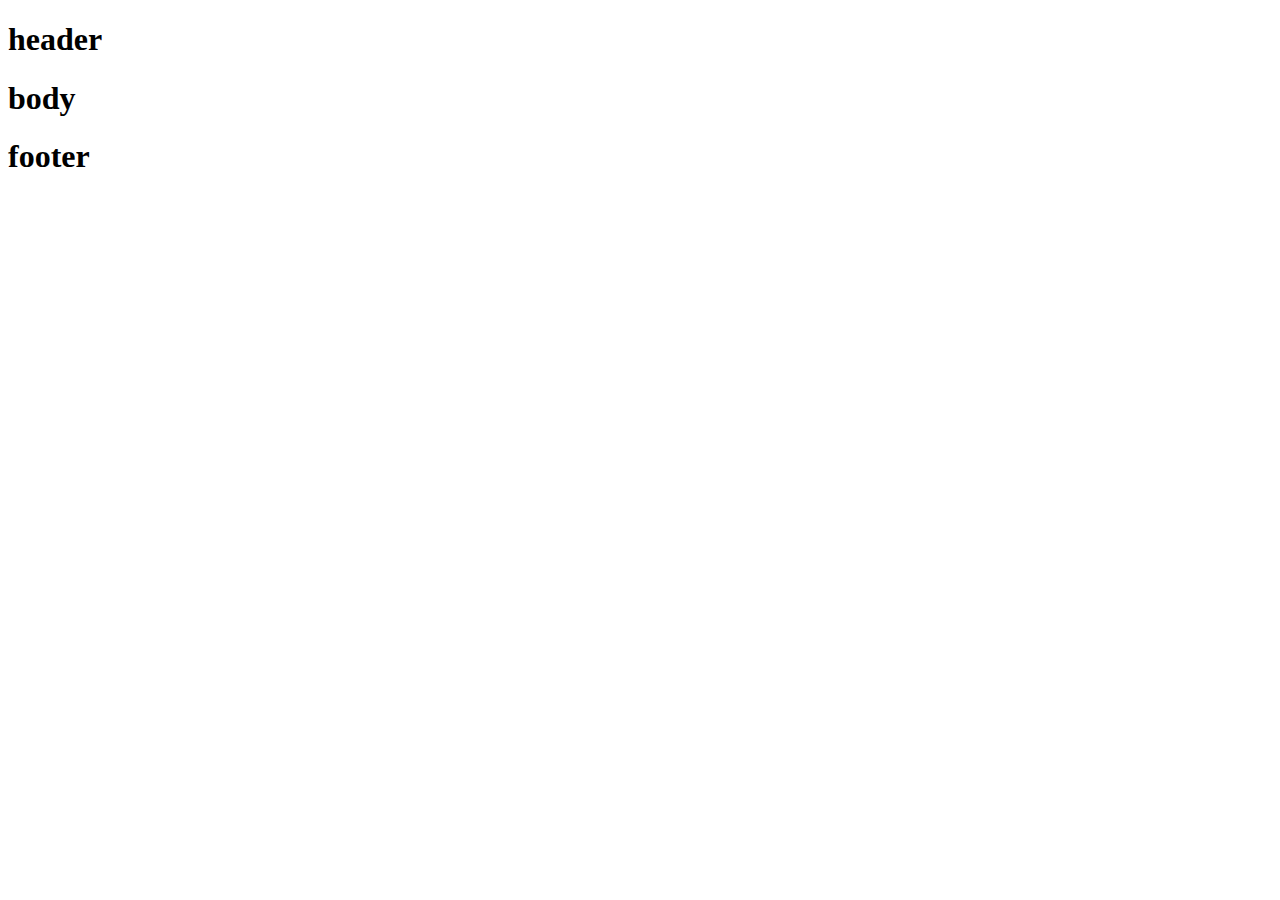
==== index.html @ ee21cdf9 "[SHOPDUNK-INDEX] Create base page to add footer ,body header by javascript" ====
<!DOCTYPE html>
<html lang="en">
<head>
    <meta charset="UTF-8">
    <meta name="viewport" content="width=device-width, initial-scale=1.0">
    <title>Shop Drunk Ver2</title>
</head>
<body>
    <div id="header"></div>
    <div id="body"></div>
    <div id="footer"></div>
    <script src="app.js"></script>
   
</body>
</html>
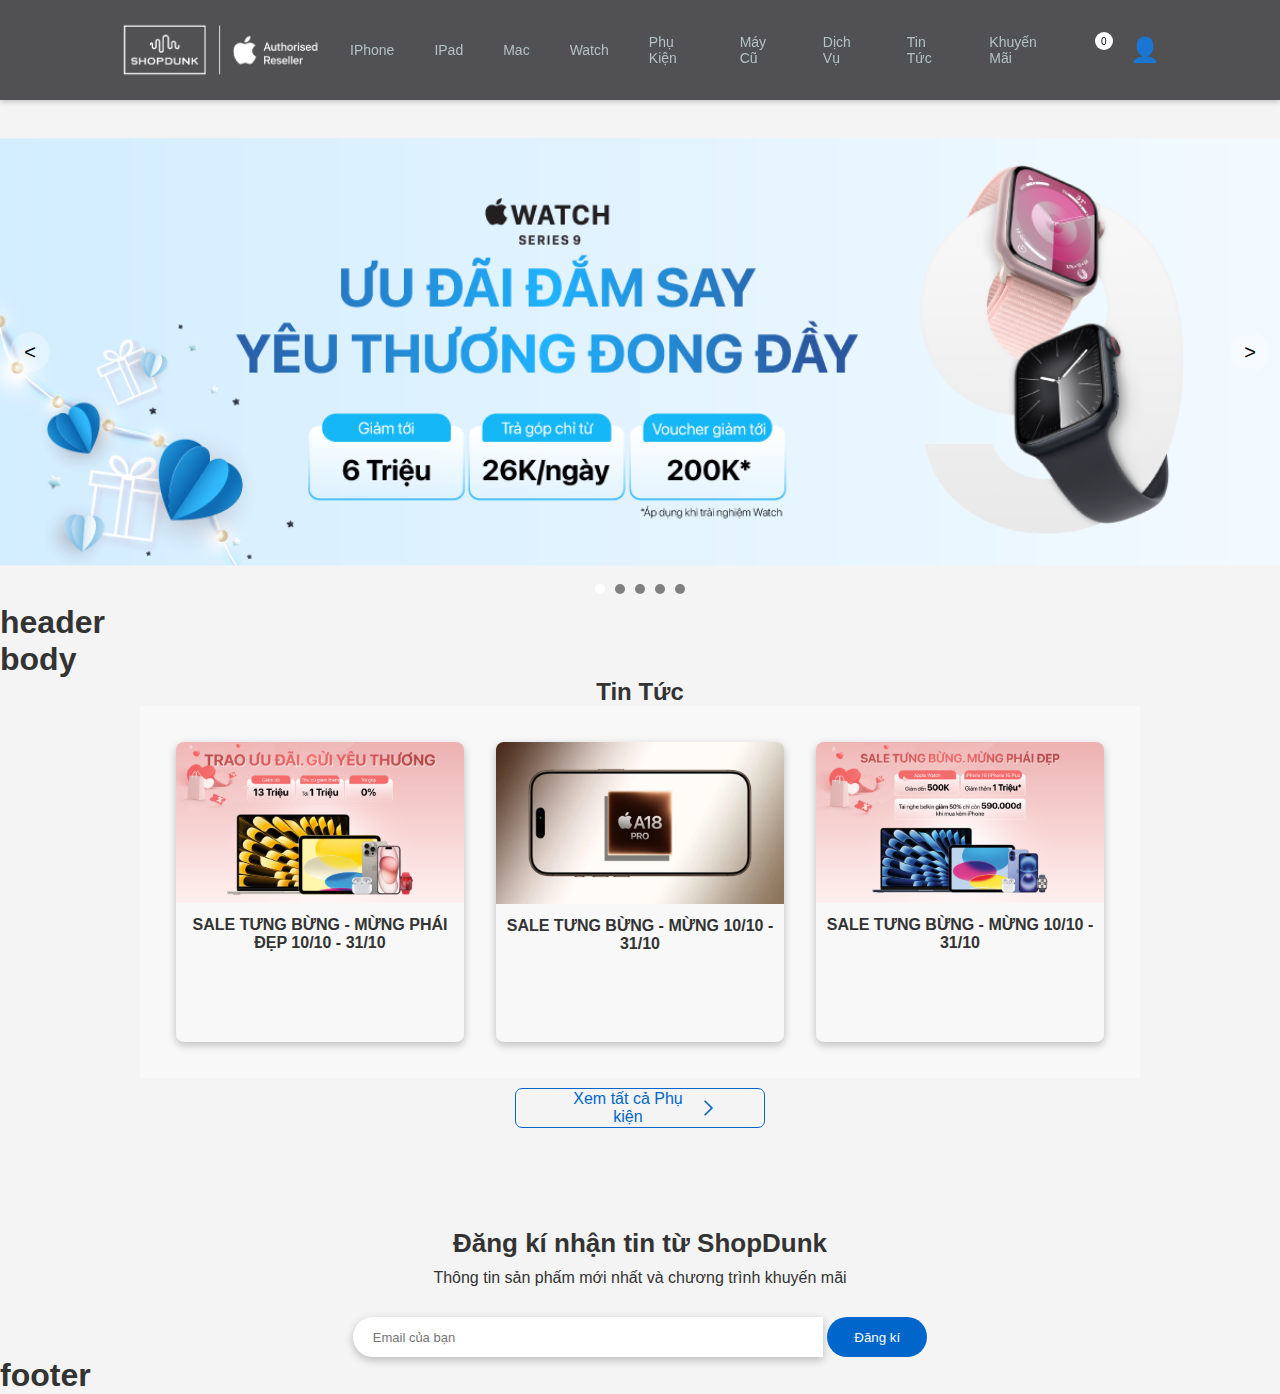
==== commit 528ba0cd: "Merge branch 'main' into feater/SHOPDUNK-INDEX" ====
--- a/index.html
+++ b/index.html
@@ -1,15 +1,756 @@
 <!DOCTYPE html>
 <html lang="en">
+
 <head>
     <meta charset="UTF-8">
     <meta name="viewport" content="width=device-width, initial-scale=1.0">
+    <link rel="stylesheet" href="https://atugatran.github.io/FontAwesome6Pro/css/all.min.css">
+    <title>Shop Drunk Ver2</title>
+    <style>
+        /* General Styles */
+        * {
+            margin: 0;
+            padding: 0;
+            box-sizing: border-box;
+        }
+
+        body {
+            font-family: Arial, sans-serif;
+            background-color: #f4f4f4;
+            /* Light background color */
+            color: #333;
+            /* Dark text color for better contrast */
+        }
+
+        .header {
+            background: #515154;
+            /* Darker background for header */
+            height: 100px;
+            display: flex;
+            align-items: center;
+            justify-content: space-between;
+            padding: 0 100px;
+            position: sticky;
+            top: 0;
+            z-index: 30;
+            box-shadow: 0 2px 5px rgba(0, 0, 0, 0.2);
+            /* Subtle shadow */
+        }
+
+        .logo-container {
+            flex-grow: 1;
+            display: flex;
+            justify-content: center;
+        }
+
+        .logo-container img {
+            height: 60px;
+            /* Slightly larger logo */
+            object-fit: contain;
+        }
+
+        .hamburger-menu {
+            display: none;
+            /* Hide hamburger menu by default */
+        }
+
+        .nav-links {
+            list-style: none;
+            display: flex;
+            margin: 0;
+            padding: 0;
+            align-items: center;
+            gap: 70px;
+            /* Adjusted spacing */
+        }
+
+        .nav-link {
+            font-size: 20px;
+            /* Slightly smaller font size */
+            color: #b2c2c2;
+            /* Lighter color for links */
+            text-decoration: none;
+            transition: color 0.3s;
+            /* Smooth transition for hover */
+        }
+
+        .nav-link:hover {
+            color: #e74c3c;
+            /* Color change on hover */
+        }
+
+        /* Mobile Menu Styles */
+        .mobile-menu {
+            display: none;
+            /* Initially hidden */
+            flex-direction: column;
+            align-items: flex-start;
+            /* Align to the left */
+            background: white;
+            /* White background for mobile menu */
+            color: black;
+            /* Black text color */
+            padding: 20px;
+            position: absolute;
+            top: 100px;
+            /* Adjust based on header height */
+            left: 0;
+            right: 0;
+            z-index: 20;
+            box-shadow: 0 2px 5px rgba(0, 0, 0, 0.2);
+            /* Subtle shadow */
+        }
+
+        .mobile-menu.visible {
+            display: flex;
+            /* Show when visible */
+        }
+
+        .mobile-link {
+            font-size: 16px;
+            /* Slightly larger mobile link font */
+            color: black;
+            /* Black color for mobile links */
+            text-decoration: none;
+            margin-bottom: 15px;
+            /* More space between links */
+            transition: color 0.3s;
+            /* Smooth transition for hover */
+        }
+
+        .mobile-link:hover {
+            color: #e74c3c;
+            /* Color change on hover */
+        }
+
+        /* Additional styles for carousel and other components */
+        .carousel-container {
+            position: relative;
+            width: 100%;
+        }
+
+        .carousel-wrapper {
+            position: relative;
+            height: 56vh;
+            /* Điều chỉnh chiều cao phù hợp */
+            overflow: hidden;
+        }
+
+        .carousel-item {
+            display: none;
+            position: absolute;
+            top: 50%;
+            left: 50%;
+            transform: translate(-50%, -50%);
+            width: 100%;
+        }
+
+        .carousel-item img {
+            display: block;
+            width: 100%;
+        }
+
+        .carousel-item.active {
+            display: block;
+        }
+
+        .carousel-indicators {
+            position: absolute;
+            bottom: 10px;
+            left: 50%;
+            transform: translateX(-50%);
+            display: flex;
+            gap: 10px;
+        }
+
+        .indicator {
+            width: 10px;
+            height: 10px;
+            background-color: gray;
+            border-radius: 50%;
+            cursor: pointer;
+            transition: background-color 0.3s;
+            border: none;
+            /* Loại bỏ viền của các dot */
+        }
+
+        .indicator.active {
+            background-color: white;
+        }
+
+        .indicator:hover {
+            background-color: white;
+            /* Màu nền khi hover qua indicator */
+        }
+
+        .carousel-control-prev,
+        .carousel-control-next {
+            position: absolute;
+            top: 50%;
+            transform: translateY(-50%);
+            background: rgba(255, 255, 255, 0.3);
+            border-radius: 50%;
+            width: 40px;
+            height: 40px;
+            display: flex;
+            align-items: center;
+            justify-content: center;
+            cursor: pointer;
+            transition: background-color 0.3s;
+            border: none;
+            /* Loại bỏ viền của các nút điều khiển */
+        }
+
+        .carousel-control-prev:hover,
+        .carousel-control-next:hover {
+            background-color: rgba(255, 255, 255, 0.5);
+            /* Màu nền khi hover qua nút điều khiển */
+        }
+
+        .carousel-control-prev {
+            left: 10px;
+        }
+
+        .carousel-control-next {
+            right: 10px;
+        }
+
+        .carousel-control-prev span,
+        .carousel-control-next span {
+            font-size: 20px;
+            color: black;
+            /* Màu chữ */
+        }
+
+        .carousel-control-prev:hover span,
+        .carousel-control-next:hover span {
+            color: white;
+            /* Màu chữ khi hover qua nút điều khiển */
+        }
+
+        .icon-container {
+            display: flex;
+            align-items: center;
+            justify-content: space-evenly;
+            width: 12%;
+        }
+
+        .icon-button {
+            color: #fff;
+            font-size: x-large;
+            padding: 8px;
+            border-radius: 50%;
+            background-color: transparent;
+            border: none;
+            cursor: pointer;
+        }
+
+        .icon-button:hover {
+            background-color: #7a7a7a;
+        }
+
+        .user-menu {
+            position: relative;
+        }
+
+        .user-dropdown {
+            display: none;
+            position: absolute;
+            top: 36px;
+            right: -16px;
+            width: 270px;
+            background-color: white;
+            border-radius: 8px;
+            box-shadow: 2px 2px 10px rgba(0, 0, 0, 0.08);
+        }
+
+        .user-menu:hover .user-dropdown {
+            display: block;
+        }
+
+        .dropdown-item {
+            padding: 8px 16px;
+            text-align: left;
+            font-size: 14px;
+            color: black;
+            text-decoration: none;
+            display: block;
+        }
+
+        .dropdown-item:hover {
+            color: blue;
+        }
+
+        /* Responsive styles */
+        @media (max-width: 1000px) {
+            .header {
+                flex-direction: row;
+                justify-content: space-between;
+                align-items: center;
+                padding: 10px 20px;
+            }
+
+            .logo-container {
+                flex-grow: 1;
+                text-align: center;
+            }
+
+            .nav-links {
+                display: none;
+                /* Hide desktop navigation */
+            }
+
+            .icon-container {
+                display: flex;
+                align-items: center;
+                justify-content: flex-end;
+                gap: 10px;
+            }
+
+            .mobile-menu {
+                padding: 20px;
+                display: none;
+            }
+
+            .mobile-menu.visible {
+                display: flex;
+                flex-direction: column;
+            }
+
+            /* Style for header-mobile-menu */
+            .header-mobile-menu {
+                width: 100%;
+                position: fixed;
+                display: flex;
+                justify-content: center;
+                background: white;
+                padding: 10px;
+                z-index: 30;
+                box-shadow: 0 2px 5px rgba(0, 0, 0, 0.1);
+            }
+
+            .header-mobile-menu ul {
+                list-style: none;
+                display: flex;
+                gap: 20px;
+                margin: 0;
+                padding: 0;
+            }
+
+            .header-mobile-menu .sub-mobile {
+                color: black;
+                text-decoration: none;
+                font-size: 16px;
+                transition: color 0.3s;
+            }
+
+            .header-mobile-menu .sub-mobile:hover {
+                color: #e74c3c;
+            }
+        }
+
+        /* Hide header-mobile-menu on larger screens */
+        @media (min-width: 1001px) {
+            .header-mobile-menu {
+                display: none;
+            }
+
+        }
+
+
+
+        @media (max-width: 1446px) {
+            .nav-links a {
+                font-size: 18px;
+                /* Set font size to 18px */
+            }
+        }
+
+        @media (max-width: 14px) {
+            .nav-links a {
+                font-size: 18px;
+                /* Set font size to 18px */
+            }
+        }
+
+        @media (max-width: 1440px) {
+            .nav-links {
+                gap: 60px;
+
+            }
+
+            .nav-links a {
+                font-size: 16px;
+                /* Set font size to 18px */
+            }
+
+        }
+
+        @media (max-width: 1358px) {
+            .nav-links {
+                gap: 50px;
+            }
+
+            .nav-links a {
+                font-size: 14px;
+                /* Set font size to 18px */
+            }
+        }
+
+        @media (max-width: 1280px) {
+            .nav-links {
+                gap: 40px;
+            }
+
+            .nav-links a {
+                font-size: 14px;
+                /* Set font size to 18px */
+            }
+        }
+
+        @media (max-width: 1200px) {
+            .nav-links {
+                gap: 30px;
+
+
+            }
+
+            .nav-links a {
+                font-size: 14px;
+                /* Set font size to 18px */
+            }
+
+        }
+
+        @media (max-width: 1100px) {
+            .nav-links {
+                gap: 20px;
+            }
+        }
+
+        @media (max-width: 1024px) {
+            .nav-links {
+                gap: 10px;
+                /* Hpxide navigation links on smaller screens */
+
+            }
+
+            @media screen and (max-width: 1000px) {
+                .nav-links {
+                    display: none;
+                }
+
+                .icon-container {
+                    margin-top: 10px;
+                    /* Adjust margin as needed */
+                }
+
+                .hamburger-menu {
+                    display: flex;
+                    background-color: #515154;
+                    /* Show hamburger menu on smaller screens */
+                }
+
+                .hamburger-menu i {
+                    font-size: 30px;
+
+                    /* Show hamburger menu on smaller screens */
+                }
+
+
+                .user-menu {
+                    display: none;
+                    /* Hide user menu on smaller screens */
+                }
+
+            }
+        }
+
+        /* Responsive styles mobile */
+        @media (max-width: 600px) {
+            .header {
+                flex-direction: row;
+                justify-content: space-between;
+                align-items: center;
+                padding: 10px 20px;
+            }
+
+            .logo-container {
+                flex-grow: 0;
+                flex-basis: 100%;
+                text-align: center;
+            }
+
+            .nav-links {
+                display: none;
+            }
+
+            .hamburger-menu {
+                display: block;
+                cursor: pointer;
+                color: #515154;
+                font-size: 10px;
+            }
+
+            .icon-container {
+                display: flex;
+                align-items: center;
+                justify-content: flex-end;
+                gap: 10px;
+            }
+
+            .mobile-menu {
+                padding: 20px;
+                display: none;
+            }
+
+            .mobile-menu.visible {
+                display: flex;
+                flex-direction: column;
+            }
+
+            /* Style for header-mobile-menu */
+            .header-mobile-menu {
+                display: flex;
+                justify-content: center;
+                background: white;
+                padding: 10px;
+                box-shadow: 0 2px 5px rgba(0, 0, 0, 0.1);
+            }
+
+            .header-mobile-menu ul {
+                list-style: none;
+                display: flex;
+                gap: 20px;
+                margin: 0;
+                padding: 0;
+            }
+
+            .header-mobile-menu .sub-mobile {
+                color: black;
+                text-decoration: none;
+                font-size: 16px;
+                transition: color 0.3s;
+            }
+
+            .header-mobile-menu .sub-mobile:hover {
+                color: #e74c3c;
+            }
+        }
+
+        .mobile-menu ul {
+            list-style: none;
+            display: flex;
+            flex-direction: column;
+            gap: 20px;
+            margin: 0;
+            padding: 0;
+        }
+    </style>
+</head>
+
+<body>
+    <div class="header">
+        <!-- Hamburger Menu Icon for Mobile -->
+        <div class="hamburger-menu" id="menu-toggle">
+
+
+            <!-- Hamburger Icon -->
+            <i class="fa-thin fa-bars" style="color: #fff;"></i>
+
+        </div>
+        <!-- Logo -->
+        <div class="logo-container">
+            <img src="./Hieu/img/logoshopdrunk.png" alt="AceLounge Logo" width="250" height="80" />
+        </div>
+        <!-- Navigation Links for Desktop -->
+        <nav class="nav-links">
+            <a href="#" class="nav-link">IPhone</a>
+            <a href="#" class="nav-link">IPad</a>
+            <a href="#" class="nav-link">Mac</a>
+            <a href="#" class="nav-link">Watch</a>
+            <a href="#" class="nav-link">Phụ Kiện</a>
+            <a href="#" class="nav-link">Máy Cũ</a>
+            <a href="#" class="nav-link">Dịch Vụ</a>
+            <a href="#" class="nav-link">Tin Tức</a>
+            <a href="#" class="nav-link">Khuyến Mãi</a>
+        </nav>
+        <div class="icon-container">
+            <button class="icon-button" onclick="toggleSearch()">
+                <i class="fa-light fa-magnifying-glass"></i>
+            </button>
+            <div class="icon-button" onclick="navigateTo('/shopping-cart')">
+                <div style="position: relative;">
+                    <i class="fa-thin fa-bag-shopping"></i>
+                    <div
+                        style="position: absolute; bottom: 0; right: -10px; background: white; width: 18px; height: 18px; border-radius: 50%; display: flex; align-items: center; justify-content: center;">
+                        <span id="cart-count" style="font-size: 10px; color: black;">0</span>
+                    </div>
+                </div>
+            </div>
+            <div class="user-menu">
+                <button class="icon-button">
+                    👤
+                </button>
+                <div class="user-dropdown" id="userDropdown">
+                    <div style="padding: 16px;">
+                        <p id="userName" style="font-weight: bold; margin: 0;">User Name</p>
+                    </div>
+                    <a href="/sign-up" class="dropdown-item">Tạo tài khoản ngay</a>
+                    <a href="/sign-in" class="dropdown-item">Đăng nhập</a>
+                </div>
+            </div>
+        </div>
+    </div>
+    </div>
+    <!-- Mobile Menu (only visible when toggled) -->
+    <nav id="mobile-menu" class="mobile-menu">
+        <ul>
+            <li><a href="#" class="mobile-link">Tạo tài khoản ngay</a></li>
+            <li><a href="#" class="mobile-link">Đăng nhập</a></li>
+            <li><a href="#" class="mobile-link">Dịch vụ</a></li>
+            <li><a href="#" class="mobile-link">Tin tức</a></li>
+            <li><a href="#" class="mobile-link">Khuyến mãi</a></li>
+            <li><a href="#" class="mobile-link">Ngôn ngữ</a></li>
+        </ul>
+    </nav>
+    <div class="header-mobile-menu">
+        <ul>
+            <li><a href="#" class="sub-mobile">iPhone</a></li>
+            <li><a href="#" class="sub-mobile">iPad</a></li>
+            <li><a href="#" class="sub-mobile">Mac</a></li>
+            <li><a href="#" class="sub-mobile">Watch</a></li>
+            <li><a href="#" class="sub-mobile">Phụ kiện</a></li>
+            <li><a href="#" class="sub-mobile">Máy cũ</a></li>
+        </ul>
+    </div>
+    <!-- Slider -->
+    <div id="default-carousel" class="carousel-container">
+        <!-- Carousel wrapper -->
+        <div class="carousel-wrapper">
+            <!-- Item 1 -->
+            <div class="carousel-item active" data-bs-interval="2000">
+                <img src="/Hieu/img/imagedrunk1.png" alt="Slide 1">
+            </div>
+            <!-- Item 2 -->
+            <div class="carousel-item">
+                <img src="/Hieu/img/imagedrunk2.png" alt="Slide 2">
+            </div>
+            <!-- Item 3 -->
+            <div class="carousel-item">
+                <img src="/Hieu/img/imagedrunk1.png" alt="Slide 3">
+            </div>
+            <!-- Item 4 -->
+            <div class="carousel-item">
+                <img src="/Hieu/img/imagedrunk2.png" alt="Slide 4">
+            </div>
+            <!-- Item 5 -->
+            <div class="carousel-item">
+                <img src="/Hieu/img/imagedrunk1.png" alt="Slide 5">
+            </div>
+        </div>
+        <!-- Slider indicators -->
+        <div class="carousel-indicators active">
+            <button class="indicator" data-slide="0"></button>
+            <button class="indicator" data-slide="1"></button>
+            <button class="indicator" data-slide="2"></button>
+            <button class="indicator" data-slide="3"></button>
+            <button class="indicator" data-slide="4"></button>
+        </div>
+        <!-- Slider controls -->
+        <button class="carousel-control-prev" id="prev">
+            <span>&lt;</span>
+        </button>
+        <button class="carousel-control-next" id="next">
+            <span>&gt;</span>
+        </button>
+    </div>
+
+    <div class="card_container swiper">
+        <div>
+            
+        </div>
+
+    </div>
+    <script>
+        // Toggle mobile menu
+        const menuToggle = document.getElementById('menu-toggle');
+        const mobileMenu = document.getElementById('mobile-menu');
+        menuToggle.addEventListener('click', () => {
+            mobileMenu.classList.toggle('visible');
+        });
+        document.addEventListener('DOMContentLoaded', function () {
+            const slides = document.querySelectorAll('.carousel-item');
+            const indicators = document.querySelectorAll('.indicator');
+            let currentSlide = 0;
+            const intervalTime = 5000; // Thời gian chuyển slide: 5000ms = 5 giây
+            let autoSlideInterval;
+
+            function showSlide(index) {
+                slides.forEach((slide, i) => {
+                    slide.classList.toggle('active', i === index);
+                    indicators[i].classList.toggle('active', i === index);
+                });
+                currentSlide = index;
+            }
+
+            function nextSlide() {
+                const nextSlide = (currentSlide + 1) % slides.length;
+                showSlide(nextSlide);
+            }
+
+            function startAutoSlide() {
+                autoSlideInterval = setInterval(nextSlide, intervalTime);
+            }
+
+            function stopAutoSlide() {
+                clearInterval(autoSlideInterval);
+            }
+
+            // Thêm sự kiện click vào các nút điều khiển
+            document.getElementById('next').addEventListener('click', function () {
+                nextSlide();
+                stopAutoSlide();
+                startAutoSlide(); // Reset lại bộ đếm tự động khi người dùng bấm nút
+            });
+
+            document.getElementById('prev').addEventListener('click', function () {
+                const prevSlide = (currentSlide - 1 + slides.length) % slides.length;
+                showSlide(prevSlide);
+                stopAutoSlide();
+                startAutoSlide(); // Reset lại bộ đếm tự động khi người dùng bấm nút
+            });
+
+            indicators.forEach((indicator, i) => {
+                indicator.addEventListener('click', () => {
+                    showSlide(i);
+                    stopAutoSlide();
+                    startAutoSlide(); // Reset lại bộ đếm tự động khi người dùng chọn slide
+                });
+            });
+
+
+            // Bắt đầu tự động chuyển slide
+            startAutoSlide();
+
+            // Hiển thị slide đầu tiên
+            showSlide(currentSlide);
+        });
+    </script>
+
     <title>Shop Drunk Ver2</title>
 </head>
+
 <body>
     <div id="header"></div>
     <div id="body"></div>
+
     <div id="footer"></div>
     <script src="app.js"></script>
-   
 </body>
-</html>+
+
+</html>
+
+</html>
+
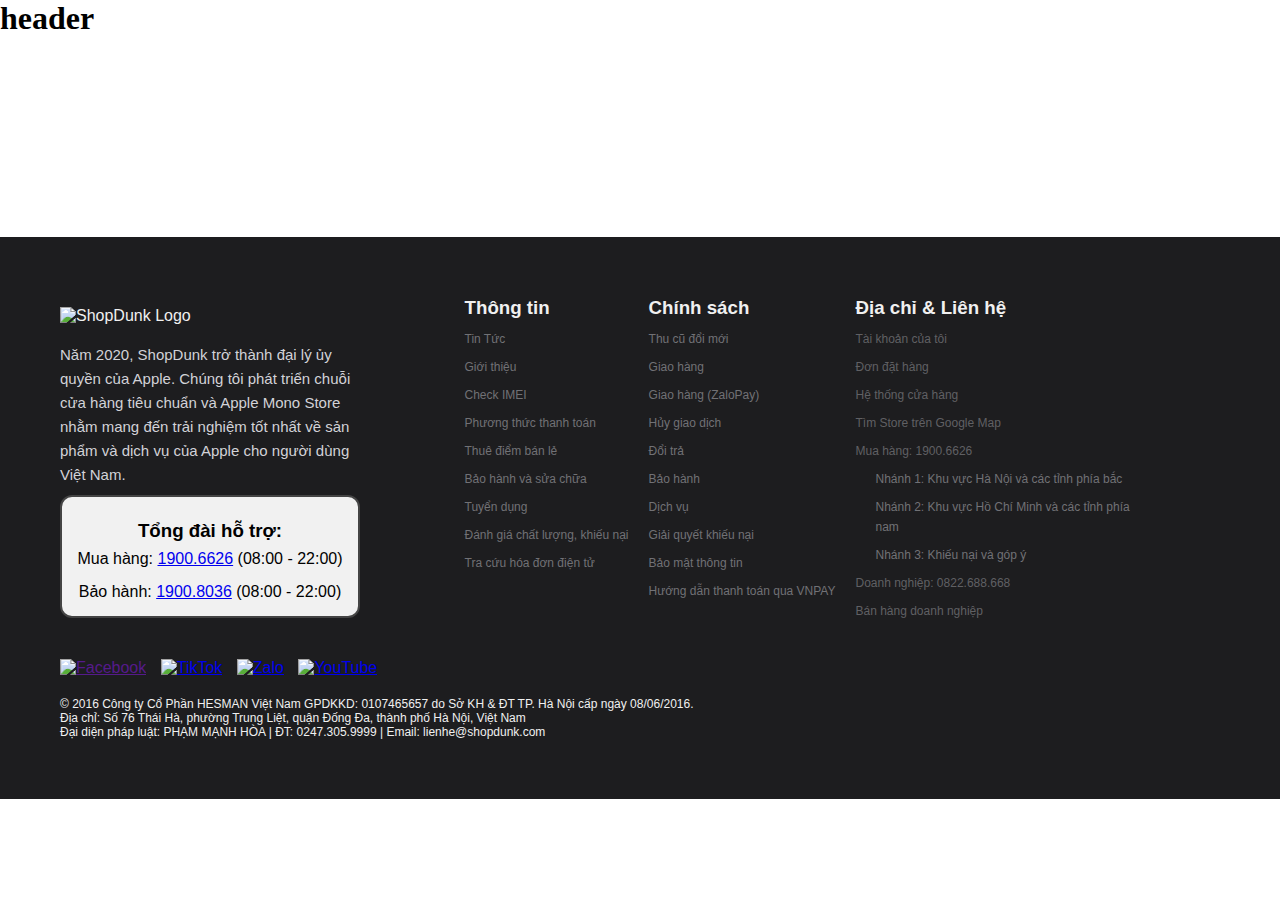
==== commit 66a57cd9: "feat: [Create footer and provide information to contact]" ====
--- a/index.html
+++ b/index.html
@@ -4,753 +4,14 @@
 <head>
     <meta charset="UTF-8">
     <meta name="viewport" content="width=device-width, initial-scale=1.0">
-    <link rel="stylesheet" href="https://atugatran.github.io/FontAwesome6Pro/css/all.min.css">
-    <title>Shop Drunk Ver2</title>
-    <style>
-        /* General Styles */
-        * {
-            margin: 0;
-            padding: 0;
-            box-sizing: border-box;
-        }
-
-        body {
-            font-family: Arial, sans-serif;
-            background-color: #f4f4f4;
-            /* Light background color */
-            color: #333;
-            /* Dark text color for better contrast */
-        }
-
-        .header {
-            background: #515154;
-            /* Darker background for header */
-            height: 100px;
-            display: flex;
-            align-items: center;
-            justify-content: space-between;
-            padding: 0 100px;
-            position: sticky;
-            top: 0;
-            z-index: 30;
-            box-shadow: 0 2px 5px rgba(0, 0, 0, 0.2);
-            /* Subtle shadow */
-        }
-
-        .logo-container {
-            flex-grow: 1;
-            display: flex;
-            justify-content: center;
-        }
-
-        .logo-container img {
-            height: 60px;
-            /* Slightly larger logo */
-            object-fit: contain;
-        }
-
-        .hamburger-menu {
-            display: none;
-            /* Hide hamburger menu by default */
-        }
-
-        .nav-links {
-            list-style: none;
-            display: flex;
-            margin: 0;
-            padding: 0;
-            align-items: center;
-            gap: 70px;
-            /* Adjusted spacing */
-        }
-
-        .nav-link {
-            font-size: 20px;
-            /* Slightly smaller font size */
-            color: #b2c2c2;
-            /* Lighter color for links */
-            text-decoration: none;
-            transition: color 0.3s;
-            /* Smooth transition for hover */
-        }
-
-        .nav-link:hover {
-            color: #e74c3c;
-            /* Color change on hover */
-        }
-
-        /* Mobile Menu Styles */
-        .mobile-menu {
-            display: none;
-            /* Initially hidden */
-            flex-direction: column;
-            align-items: flex-start;
-            /* Align to the left */
-            background: white;
-            /* White background for mobile menu */
-            color: black;
-            /* Black text color */
-            padding: 20px;
-            position: absolute;
-            top: 100px;
-            /* Adjust based on header height */
-            left: 0;
-            right: 0;
-            z-index: 20;
-            box-shadow: 0 2px 5px rgba(0, 0, 0, 0.2);
-            /* Subtle shadow */
-        }
-
-        .mobile-menu.visible {
-            display: flex;
-            /* Show when visible */
-        }
-
-        .mobile-link {
-            font-size: 16px;
-            /* Slightly larger mobile link font */
-            color: black;
-            /* Black color for mobile links */
-            text-decoration: none;
-            margin-bottom: 15px;
-            /* More space between links */
-            transition: color 0.3s;
-            /* Smooth transition for hover */
-        }
-
-        .mobile-link:hover {
-            color: #e74c3c;
-            /* Color change on hover */
-        }
-
-        /* Additional styles for carousel and other components */
-        .carousel-container {
-            position: relative;
-            width: 100%;
-        }
-
-        .carousel-wrapper {
-            position: relative;
-            height: 56vh;
-            /* Điều chỉnh chiều cao phù hợp */
-            overflow: hidden;
-        }
-
-        .carousel-item {
-            display: none;
-            position: absolute;
-            top: 50%;
-            left: 50%;
-            transform: translate(-50%, -50%);
-            width: 100%;
-        }
-
-        .carousel-item img {
-            display: block;
-            width: 100%;
-        }
-
-        .carousel-item.active {
-            display: block;
-        }
-
-        .carousel-indicators {
-            position: absolute;
-            bottom: 10px;
-            left: 50%;
-            transform: translateX(-50%);
-            display: flex;
-            gap: 10px;
-        }
-
-        .indicator {
-            width: 10px;
-            height: 10px;
-            background-color: gray;
-            border-radius: 50%;
-            cursor: pointer;
-            transition: background-color 0.3s;
-            border: none;
-            /* Loại bỏ viền của các dot */
-        }
-
-        .indicator.active {
-            background-color: white;
-        }
-
-        .indicator:hover {
-            background-color: white;
-            /* Màu nền khi hover qua indicator */
-        }
-
-        .carousel-control-prev,
-        .carousel-control-next {
-            position: absolute;
-            top: 50%;
-            transform: translateY(-50%);
-            background: rgba(255, 255, 255, 0.3);
-            border-radius: 50%;
-            width: 40px;
-            height: 40px;
-            display: flex;
-            align-items: center;
-            justify-content: center;
-            cursor: pointer;
-            transition: background-color 0.3s;
-            border: none;
-            /* Loại bỏ viền của các nút điều khiển */
-        }
-
-        .carousel-control-prev:hover,
-        .carousel-control-next:hover {
-            background-color: rgba(255, 255, 255, 0.5);
-            /* Màu nền khi hover qua nút điều khiển */
-        }
-
-        .carousel-control-prev {
-            left: 10px;
-        }
-
-        .carousel-control-next {
-            right: 10px;
-        }
-
-        .carousel-control-prev span,
-        .carousel-control-next span {
-            font-size: 20px;
-            color: black;
-            /* Màu chữ */
-        }
-
-        .carousel-control-prev:hover span,
-        .carousel-control-next:hover span {
-            color: white;
-            /* Màu chữ khi hover qua nút điều khiển */
-        }
-
-        .icon-container {
-            display: flex;
-            align-items: center;
-            justify-content: space-evenly;
-            width: 12%;
-        }
-
-        .icon-button {
-            color: #fff;
-            font-size: x-large;
-            padding: 8px;
-            border-radius: 50%;
-            background-color: transparent;
-            border: none;
-            cursor: pointer;
-        }
-
-        .icon-button:hover {
-            background-color: #7a7a7a;
-        }
-
-        .user-menu {
-            position: relative;
-        }
-
-        .user-dropdown {
-            display: none;
-            position: absolute;
-            top: 36px;
-            right: -16px;
-            width: 270px;
-            background-color: white;
-            border-radius: 8px;
-            box-shadow: 2px 2px 10px rgba(0, 0, 0, 0.08);
-        }
-
-        .user-menu:hover .user-dropdown {
-            display: block;
-        }
-
-        .dropdown-item {
-            padding: 8px 16px;
-            text-align: left;
-            font-size: 14px;
-            color: black;
-            text-decoration: none;
-            display: block;
-        }
-
-        .dropdown-item:hover {
-            color: blue;
-        }
-
-        /* Responsive styles */
-        @media (max-width: 1000px) {
-            .header {
-                flex-direction: row;
-                justify-content: space-between;
-                align-items: center;
-                padding: 10px 20px;
-            }
-
-            .logo-container {
-                flex-grow: 1;
-                text-align: center;
-            }
-
-            .nav-links {
-                display: none;
-                /* Hide desktop navigation */
-            }
-
-            .icon-container {
-                display: flex;
-                align-items: center;
-                justify-content: flex-end;
-                gap: 10px;
-            }
-
-            .mobile-menu {
-                padding: 20px;
-                display: none;
-            }
-
-            .mobile-menu.visible {
-                display: flex;
-                flex-direction: column;
-            }
-
-            /* Style for header-mobile-menu */
-            .header-mobile-menu {
-                width: 100%;
-                position: fixed;
-                display: flex;
-                justify-content: center;
-                background: white;
-                padding: 10px;
-                z-index: 30;
-                box-shadow: 0 2px 5px rgba(0, 0, 0, 0.1);
-            }
-
-            .header-mobile-menu ul {
-                list-style: none;
-                display: flex;
-                gap: 20px;
-                margin: 0;
-                padding: 0;
-            }
-
-            .header-mobile-menu .sub-mobile {
-                color: black;
-                text-decoration: none;
-                font-size: 16px;
-                transition: color 0.3s;
-            }
-
-            .header-mobile-menu .sub-mobile:hover {
-                color: #e74c3c;
-            }
-        }
-
-        /* Hide header-mobile-menu on larger screens */
-        @media (min-width: 1001px) {
-            .header-mobile-menu {
-                display: none;
-            }
-
-        }
-
-
-
-        @media (max-width: 1446px) {
-            .nav-links a {
-                font-size: 18px;
-                /* Set font size to 18px */
-            }
-        }
-
-        @media (max-width: 14px) {
-            .nav-links a {
-                font-size: 18px;
-                /* Set font size to 18px */
-            }
-        }
-
-        @media (max-width: 1440px) {
-            .nav-links {
-                gap: 60px;
-
-            }
-
-            .nav-links a {
-                font-size: 16px;
-                /* Set font size to 18px */
-            }
-
-        }
-
-        @media (max-width: 1358px) {
-            .nav-links {
-                gap: 50px;
-            }
-
-            .nav-links a {
-                font-size: 14px;
-                /* Set font size to 18px */
-            }
-        }
-
-        @media (max-width: 1280px) {
-            .nav-links {
-                gap: 40px;
-            }
-
-            .nav-links a {
-                font-size: 14px;
-                /* Set font size to 18px */
-            }
-        }
-
-        @media (max-width: 1200px) {
-            .nav-links {
-                gap: 30px;
-
-
-            }
-
-            .nav-links a {
-                font-size: 14px;
-                /* Set font size to 18px */
-            }
-
-        }
-
-        @media (max-width: 1100px) {
-            .nav-links {
-                gap: 20px;
-            }
-        }
-
-        @media (max-width: 1024px) {
-            .nav-links {
-                gap: 10px;
-                /* Hpxide navigation links on smaller screens */
-
-            }
-
-            @media screen and (max-width: 1000px) {
-                .nav-links {
-                    display: none;
-                }
-
-                .icon-container {
-                    margin-top: 10px;
-                    /* Adjust margin as needed */
-                }
-
-                .hamburger-menu {
-                    display: flex;
-                    background-color: #515154;
-                    /* Show hamburger menu on smaller screens */
-                }
-
-                .hamburger-menu i {
-                    font-size: 30px;
-
-                    /* Show hamburger menu on smaller screens */
-                }
-
-
-                .user-menu {
-                    display: none;
-                    /* Hide user menu on smaller screens */
-                }
-
-            }
-        }
-
-        /* Responsive styles mobile */
-        @media (max-width: 600px) {
-            .header {
-                flex-direction: row;
-                justify-content: space-between;
-                align-items: center;
-                padding: 10px 20px;
-            }
-
-            .logo-container {
-                flex-grow: 0;
-                flex-basis: 100%;
-                text-align: center;
-            }
-
-            .nav-links {
-                display: none;
-            }
-
-            .hamburger-menu {
-                display: block;
-                cursor: pointer;
-                color: #515154;
-                font-size: 10px;
-            }
-
-            .icon-container {
-                display: flex;
-                align-items: center;
-                justify-content: flex-end;
-                gap: 10px;
-            }
-
-            .mobile-menu {
-                padding: 20px;
-                display: none;
-            }
-
-            .mobile-menu.visible {
-                display: flex;
-                flex-direction: column;
-            }
-
-            /* Style for header-mobile-menu */
-            .header-mobile-menu {
-                display: flex;
-                justify-content: center;
-                background: white;
-                padding: 10px;
-                box-shadow: 0 2px 5px rgba(0, 0, 0, 0.1);
-            }
-
-            .header-mobile-menu ul {
-                list-style: none;
-                display: flex;
-                gap: 20px;
-                margin: 0;
-                padding: 0;
-            }
-
-            .header-mobile-menu .sub-mobile {
-                color: black;
-                text-decoration: none;
-                font-size: 16px;
-                transition: color 0.3s;
-            }
-
-            .header-mobile-menu .sub-mobile:hover {
-                color: #e74c3c;
-            }
-        }
-
-        .mobile-menu ul {
-            list-style: none;
-            display: flex;
-            flex-direction: column;
-            gap: 20px;
-            margin: 0;
-            padding: 0;
-        }
-    </style>
-</head>
-
-<body>
-    <div class="header">
-        <!-- Hamburger Menu Icon for Mobile -->
-        <div class="hamburger-menu" id="menu-toggle">
-
-
-            <!-- Hamburger Icon -->
-            <i class="fa-thin fa-bars" style="color: #fff;"></i>
-
-        </div>
-        <!-- Logo -->
-        <div class="logo-container">
-            <img src="./Hieu/img/logoshopdrunk.png" alt="AceLounge Logo" width="250" height="80" />
-        </div>
-        <!-- Navigation Links for Desktop -->
-        <nav class="nav-links">
-            <a href="#" class="nav-link">IPhone</a>
-            <a href="#" class="nav-link">IPad</a>
-            <a href="#" class="nav-link">Mac</a>
-            <a href="#" class="nav-link">Watch</a>
-            <a href="#" class="nav-link">Phụ Kiện</a>
-            <a href="#" class="nav-link">Máy Cũ</a>
-            <a href="#" class="nav-link">Dịch Vụ</a>
-            <a href="#" class="nav-link">Tin Tức</a>
-            <a href="#" class="nav-link">Khuyến Mãi</a>
-        </nav>
-        <div class="icon-container">
-            <button class="icon-button" onclick="toggleSearch()">
-                <i class="fa-light fa-magnifying-glass"></i>
-            </button>
-            <div class="icon-button" onclick="navigateTo('/shopping-cart')">
-                <div style="position: relative;">
-                    <i class="fa-thin fa-bag-shopping"></i>
-                    <div
-                        style="position: absolute; bottom: 0; right: -10px; background: white; width: 18px; height: 18px; border-radius: 50%; display: flex; align-items: center; justify-content: center;">
-                        <span id="cart-count" style="font-size: 10px; color: black;">0</span>
-                    </div>
-                </div>
-            </div>
-            <div class="user-menu">
-                <button class="icon-button">
-                    👤
-                </button>
-                <div class="user-dropdown" id="userDropdown">
-                    <div style="padding: 16px;">
-                        <p id="userName" style="font-weight: bold; margin: 0;">User Name</p>
-                    </div>
-                    <a href="/sign-up" class="dropdown-item">Tạo tài khoản ngay</a>
-                    <a href="/sign-in" class="dropdown-item">Đăng nhập</a>
-                </div>
-            </div>
-        </div>
-    </div>
-    </div>
-    <!-- Mobile Menu (only visible when toggled) -->
-    <nav id="mobile-menu" class="mobile-menu">
-        <ul>
-            <li><a href="#" class="mobile-link">Tạo tài khoản ngay</a></li>
-            <li><a href="#" class="mobile-link">Đăng nhập</a></li>
-            <li><a href="#" class="mobile-link">Dịch vụ</a></li>
-            <li><a href="#" class="mobile-link">Tin tức</a></li>
-            <li><a href="#" class="mobile-link">Khuyến mãi</a></li>
-            <li><a href="#" class="mobile-link">Ngôn ngữ</a></li>
-        </ul>
-    </nav>
-    <div class="header-mobile-menu">
-        <ul>
-            <li><a href="#" class="sub-mobile">iPhone</a></li>
-            <li><a href="#" class="sub-mobile">iPad</a></li>
-            <li><a href="#" class="sub-mobile">Mac</a></li>
-            <li><a href="#" class="sub-mobile">Watch</a></li>
-            <li><a href="#" class="sub-mobile">Phụ kiện</a></li>
-            <li><a href="#" class="sub-mobile">Máy cũ</a></li>
-        </ul>
-    </div>
-    <!-- Slider -->
-    <div id="default-carousel" class="carousel-container">
-        <!-- Carousel wrapper -->
-        <div class="carousel-wrapper">
-            <!-- Item 1 -->
-            <div class="carousel-item active" data-bs-interval="2000">
-                <img src="/Hieu/img/imagedrunk1.png" alt="Slide 1">
-            </div>
-            <!-- Item 2 -->
-            <div class="carousel-item">
-                <img src="/Hieu/img/imagedrunk2.png" alt="Slide 2">
-            </div>
-            <!-- Item 3 -->
-            <div class="carousel-item">
-                <img src="/Hieu/img/imagedrunk1.png" alt="Slide 3">
-            </div>
-            <!-- Item 4 -->
-            <div class="carousel-item">
-                <img src="/Hieu/img/imagedrunk2.png" alt="Slide 4">
-            </div>
-            <!-- Item 5 -->
-            <div class="carousel-item">
-                <img src="/Hieu/img/imagedrunk1.png" alt="Slide 5">
-            </div>
-        </div>
-        <!-- Slider indicators -->
-        <div class="carousel-indicators active">
-            <button class="indicator" data-slide="0"></button>
-            <button class="indicator" data-slide="1"></button>
-            <button class="indicator" data-slide="2"></button>
-            <button class="indicator" data-slide="3"></button>
-            <button class="indicator" data-slide="4"></button>
-        </div>
-        <!-- Slider controls -->
-        <button class="carousel-control-prev" id="prev">
-            <span>&lt;</span>
-        </button>
-        <button class="carousel-control-next" id="next">
-            <span>&gt;</span>
-        </button>
-    </div>
-
-    <div class="card_container swiper">
-        <div>
-            
-        </div>
-
-    </div>
-    <script>
-        // Toggle mobile menu
-        const menuToggle = document.getElementById('menu-toggle');
-        const mobileMenu = document.getElementById('mobile-menu');
-        menuToggle.addEventListener('click', () => {
-            mobileMenu.classList.toggle('visible');
-        });
-        document.addEventListener('DOMContentLoaded', function () {
-            const slides = document.querySelectorAll('.carousel-item');
-            const indicators = document.querySelectorAll('.indicator');
-            let currentSlide = 0;
-            const intervalTime = 5000; // Thời gian chuyển slide: 5000ms = 5 giây
-            let autoSlideInterval;
-
-            function showSlide(index) {
-                slides.forEach((slide, i) => {
-                    slide.classList.toggle('active', i === index);
-                    indicators[i].classList.toggle('active', i === index);
-                });
-                currentSlide = index;
-            }
-
-            function nextSlide() {
-                const nextSlide = (currentSlide + 1) % slides.length;
-                showSlide(nextSlide);
-            }
-
-            function startAutoSlide() {
-                autoSlideInterval = setInterval(nextSlide, intervalTime);
-            }
-
-            function stopAutoSlide() {
-                clearInterval(autoSlideInterval);
-            }
-
-            // Thêm sự kiện click vào các nút điều khiển
-            document.getElementById('next').addEventListener('click', function () {
-                nextSlide();
-                stopAutoSlide();
-                startAutoSlide(); // Reset lại bộ đếm tự động khi người dùng bấm nút
-            });
-
-            document.getElementById('prev').addEventListener('click', function () {
-                const prevSlide = (currentSlide - 1 + slides.length) % slides.length;
-                showSlide(prevSlide);
-                stopAutoSlide();
-                startAutoSlide(); // Reset lại bộ đếm tự động khi người dùng bấm nút
-            });
-
-            indicators.forEach((indicator, i) => {
-                indicator.addEventListener('click', () => {
-                    showSlide(i);
-                    stopAutoSlide();
-                    startAutoSlide(); // Reset lại bộ đếm tự động khi người dùng chọn slide
-                });
-            });
-
-
-            // Bắt đầu tự động chuyển slide
-            startAutoSlide();
-
-            // Hiển thị slide đầu tiên
-            showSlide(currentSlide);
-        });
-    </script>
-
     <title>Shop Drunk Ver2</title>
 </head>
 
 <body>
     <div id="header"></div>
     <div id="body"></div>
-
     <div id="footer"></div>
     <script src="app.js"></script>
 </body>
 
-
-</html>
-
-</html>
-
+</html>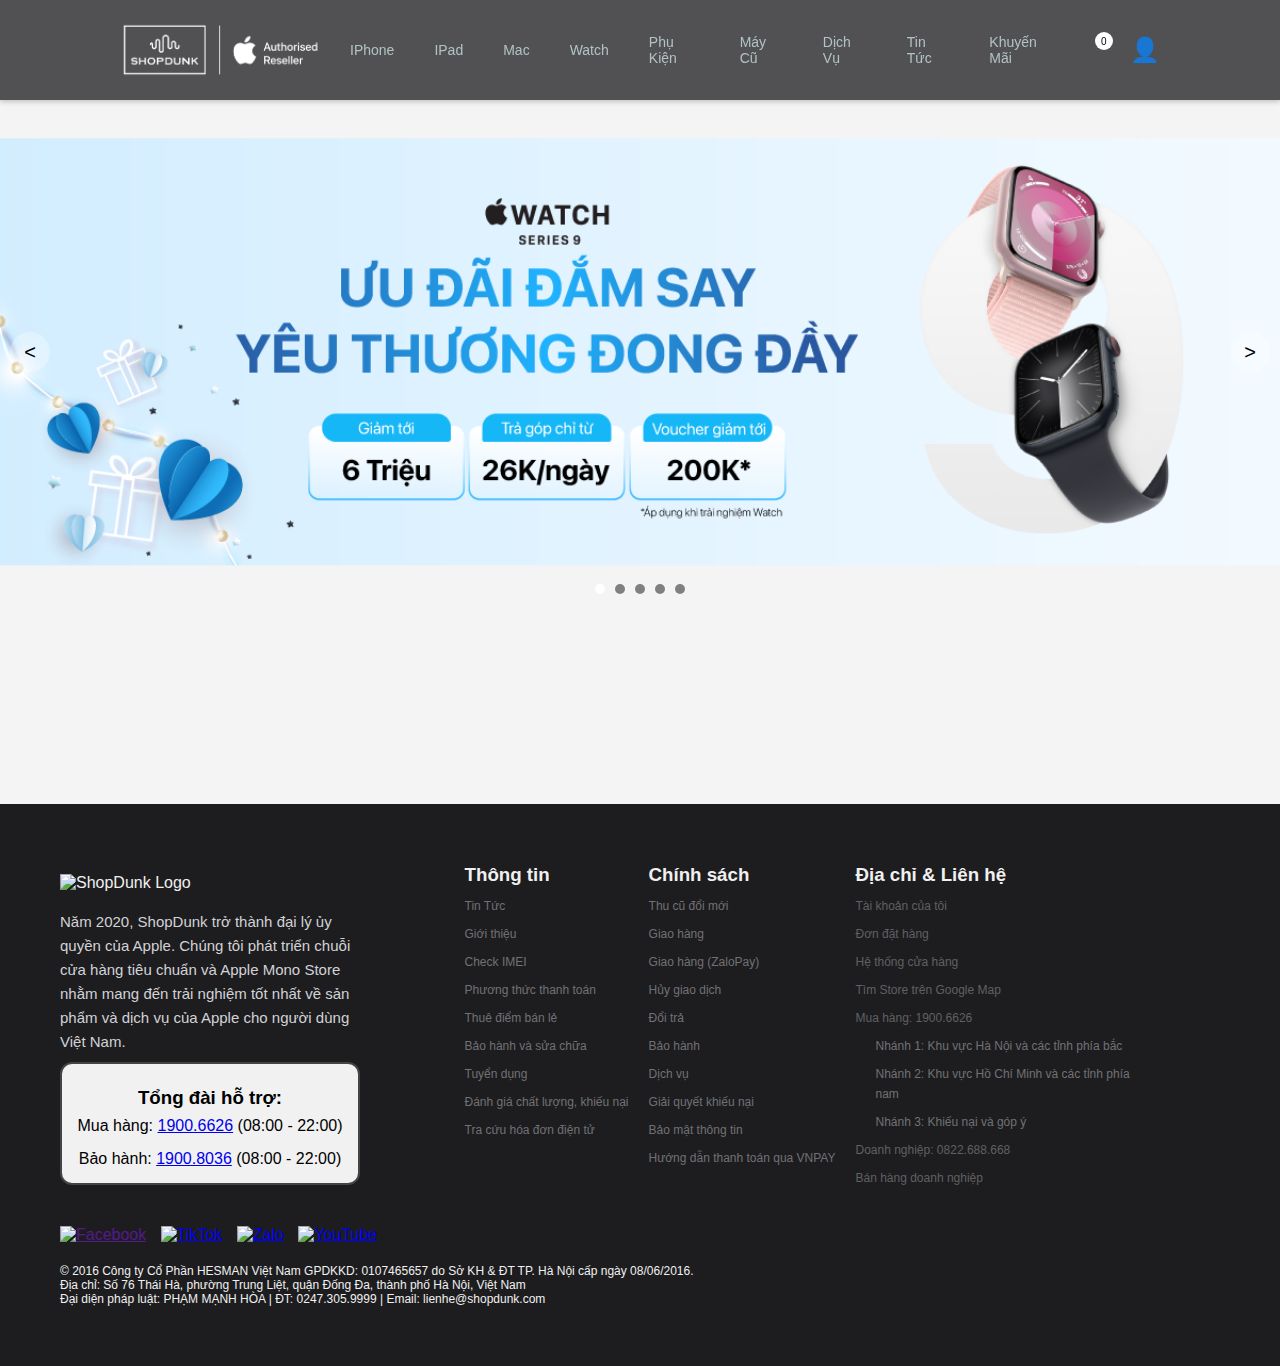
==== commit f8cd22aa: "Feater/shopdunk index (#6)" ====
--- a/index.html
+++ b/index.html
@@ -4,14 +4,749 @@
 <head>
     <meta charset="UTF-8">
     <meta name="viewport" content="width=device-width, initial-scale=1.0">
+    <link rel="stylesheet" href="https://atugatran.github.io/FontAwesome6Pro/css/all.min.css">
+    <title>Shop Drunk Ver2</title>
+    <style>
+        /* General Styles */
+        * {
+            margin: 0;
+            padding: 0;
+            box-sizing: border-box;
+        }
+
+        body {
+            font-family: Arial, sans-serif;
+            background-color: #f4f4f4;
+            /* Light background color */
+            color: #333;
+            /* Dark text color for better contrast */
+        }
+
+        .header {
+            background: #515154;
+            /* Darker background for header */
+            height: 100px;
+            display: flex;
+            align-items: center;
+            justify-content: space-between;
+            padding: 0 100px;
+            position: sticky;
+            top: 0;
+            z-index: 30;
+            box-shadow: 0 2px 5px rgba(0, 0, 0, 0.2);
+            /* Subtle shadow */
+        }
+
+        .logo-container {
+            flex-grow: 1;
+            display: flex;
+            justify-content: center;
+        }
+
+        .logo-container img {
+            height: 60px;
+            /* Slightly larger logo */
+            object-fit: contain;
+        }
+
+        .hamburger-menu {
+            display: none;
+            /* Hide hamburger menu by default */
+        }
+
+        .nav-links {
+            list-style: none;
+            display: flex;
+            margin: 0;
+            padding: 0;
+            align-items: center;
+            gap: 70px;
+            /* Adjusted spacing */
+        }
+
+        .nav-link {
+            font-size: 20px;
+            /* Slightly smaller font size */
+            color: #b2c2c2;
+            /* Lighter color for links */
+            text-decoration: none;
+            transition: color 0.3s;
+            /* Smooth transition for hover */
+        }
+
+        .nav-link:hover {
+            color: #e74c3c;
+            /* Color change on hover */
+        }
+
+        /* Mobile Menu Styles */
+        .mobile-menu {
+            display: none;
+            /* Initially hidden */
+            flex-direction: column;
+            align-items: flex-start;
+            /* Align to the left */
+            background: white;
+            /* White background for mobile menu */
+            color: black;
+            /* Black text color */
+            padding: 20px;
+            position: absolute;
+            top: 100px;
+            /* Adjust based on header height */
+            left: 0;
+            right: 0;
+            z-index: 20;
+            box-shadow: 0 2px 5px rgba(0, 0, 0, 0.2);
+            /* Subtle shadow */
+        }
+
+        .mobile-menu.visible {
+            display: flex;
+            /* Show when visible */
+        }
+
+        .mobile-link {
+            font-size: 16px;
+            /* Slightly larger mobile link font */
+            color: black;
+            /* Black color for mobile links */
+            text-decoration: none;
+            margin-bottom: 15px;
+            /* More space between links */
+            transition: color 0.3s;
+            /* Smooth transition for hover */
+        }
+
+        .mobile-link:hover {
+            color: #e74c3c;
+            /* Color change on hover */
+        }
+
+        /* Additional styles for carousel and other components */
+        .carousel-container {
+            position: relative;
+            width: 100%;
+        }
+
+        .carousel-wrapper {
+            position: relative;
+            height: 56vh;
+            /* Điều chỉnh chiều cao phù hợp */
+            overflow: hidden;
+        }
+
+        .carousel-item {
+            display: none;
+            position: absolute;
+            top: 50%;
+            left: 50%;
+            transform: translate(-50%, -50%);
+            width: 100%;
+        }
+
+        .carousel-item img {
+            display: block;
+            width: 100%;
+        }
+
+        .carousel-item.active {
+            display: block;
+        }
+
+        .carousel-indicators {
+            position: absolute;
+            bottom: 10px;
+            left: 50%;
+            transform: translateX(-50%);
+            display: flex;
+            gap: 10px;
+        }
+
+        .indicator {
+            width: 10px;
+            height: 10px;
+            background-color: gray;
+            border-radius: 50%;
+            cursor: pointer;
+            transition: background-color 0.3s;
+            border: none;
+            /* Loại bỏ viền của các dot */
+        }
+
+        .indicator.active {
+            background-color: white;
+        }
+
+        .indicator:hover {
+            background-color: white;
+            /* Màu nền khi hover qua indicator */
+        }
+
+        .carousel-control-prev,
+        .carousel-control-next {
+            position: absolute;
+            top: 50%;
+            transform: translateY(-50%);
+            background: rgba(255, 255, 255, 0.3);
+            border-radius: 50%;
+            width: 40px;
+            height: 40px;
+            display: flex;
+            align-items: center;
+            justify-content: center;
+            cursor: pointer;
+            transition: background-color 0.3s;
+            border: none;
+            /* Loại bỏ viền của các nút điều khiển */
+        }
+
+        .carousel-control-prev:hover,
+        .carousel-control-next:hover {
+            background-color: rgba(255, 255, 255, 0.5);
+            /* Màu nền khi hover qua nút điều khiển */
+        }
+
+        .carousel-control-prev {
+            left: 10px;
+        }
+
+        .carousel-control-next {
+            right: 10px;
+        }
+
+        .carousel-control-prev span,
+        .carousel-control-next span {
+            font-size: 20px;
+            color: black;
+            /* Màu chữ */
+        }
+
+        .carousel-control-prev:hover span,
+        .carousel-control-next:hover span {
+            color: white;
+            /* Màu chữ khi hover qua nút điều khiển */
+        }
+
+        .icon-container {
+            display: flex;
+            align-items: center;
+            justify-content: space-evenly;
+            width: 12%;
+        }
+
+        .icon-button {
+            color: #fff;
+            font-size: x-large;
+            padding: 8px;
+            border-radius: 50%;
+            background-color: transparent;
+            border: none;
+            cursor: pointer;
+        }
+
+        .icon-button:hover {
+            background-color: #7a7a7a;
+        }
+
+        .user-menu {
+            position: relative;
+        }
+
+        .user-dropdown {
+            display: none;
+            position: absolute;
+            top: 36px;
+            right: -16px;
+            width: 270px;
+            background-color: white;
+            border-radius: 8px;
+            box-shadow: 2px 2px 10px rgba(0, 0, 0, 0.08);
+        }
+
+        .user-menu:hover .user-dropdown {
+            display: block;
+        }
+
+        .dropdown-item {
+            padding: 8px 16px;
+            text-align: left;
+            font-size: 14px;
+            color: black;
+            text-decoration: none;
+            display: block;
+        }
+
+        .dropdown-item:hover {
+            color: blue;
+        }
+
+        /* Responsive styles */
+        @media (max-width: 1000px) {
+            .header {
+                flex-direction: row;
+                justify-content: space-between;
+                align-items: center;
+                padding: 10px 20px;
+            }
+
+            .logo-container {
+                flex-grow: 1;
+                text-align: center;
+            }
+
+            .nav-links {
+                display: none;
+                /* Hide desktop navigation */
+            }
+
+            .icon-container {
+                display: flex;
+                align-items: center;
+                justify-content: flex-end;
+                gap: 10px;
+            }
+
+            .mobile-menu {
+                padding: 20px;
+                display: none;
+            }
+
+            .mobile-menu.visible {
+                display: flex;
+                flex-direction: column;
+            }
+
+            /* Style for header-mobile-menu */
+            .header-mobile-menu {
+                width: 100%;
+                position: fixed;
+                display: flex;
+                justify-content: center;
+                background: white;
+                padding: 10px;
+                z-index: 30;
+                box-shadow: 0 2px 5px rgba(0, 0, 0, 0.1);
+            }
+
+            .header-mobile-menu ul {
+                list-style: none;
+                display: flex;
+                gap: 20px;
+                margin: 0;
+                padding: 0;
+            }
+
+            .header-mobile-menu .sub-mobile {
+                color: black;
+                text-decoration: none;
+                font-size: 16px;
+                transition: color 0.3s;
+            }
+
+            .header-mobile-menu .sub-mobile:hover {
+                color: #e74c3c;
+            }
+        }
+
+        /* Hide header-mobile-menu on larger screens */
+        @media (min-width: 1001px) {
+            .header-mobile-menu {
+                display: none;
+            }
+
+        }
+
+
+
+        @media (max-width: 1446px) {
+            .nav-links a {
+                font-size: 18px;
+                /* Set font size to 18px */
+            }
+        }
+
+        @media (max-width: 14px) {
+            .nav-links a {
+                font-size: 18px;
+                /* Set font size to 18px */
+            }
+        }
+
+        @media (max-width: 1440px) {
+            .nav-links {
+                gap: 60px;
+
+            }
+
+            .nav-links a {
+                font-size: 16px;
+                /* Set font size to 18px */
+            }
+
+        }
+
+        @media (max-width: 1358px) {
+            .nav-links {
+                gap: 50px;
+            }
+
+            .nav-links a {
+                font-size: 14px;
+                /* Set font size to 18px */
+            }
+        }
+
+        @media (max-width: 1280px) {
+            .nav-links {
+                gap: 40px;
+            }
+
+            .nav-links a {
+                font-size: 14px;
+                /* Set font size to 18px */
+            }
+        }
+
+        @media (max-width: 1200px) {
+            .nav-links {
+                gap: 30px;
+
+
+            }
+
+            .nav-links a {
+                font-size: 14px;
+                /* Set font size to 18px */
+            }
+
+        }
+
+        @media (max-width: 1100px) {
+            .nav-links {
+                gap: 20px;
+            }
+        }
+
+        @media (max-width: 1024px) {
+            .nav-links {
+                gap: 10px;
+                /* Hpxide navigation links on smaller screens */
+
+            }
+
+            @media screen and (max-width: 1000px) {
+                .nav-links {
+                    display: none;
+                }
+
+                .icon-container {
+                    margin-top: 10px;
+                    /* Adjust margin as needed */
+                }
+
+                .hamburger-menu {
+                    display: flex;
+                    background-color: #515154;
+                    /* Show hamburger menu on smaller screens */
+                }
+
+                .hamburger-menu i {
+                    font-size: 30px;
+
+                    /* Show hamburger menu on smaller screens */
+                }
+
+
+                .user-menu {
+                    display: none;
+                    /* Hide user menu on smaller screens */
+                }
+
+            }
+        }
+
+        /* Responsive styles mobile */
+        @media (max-width: 600px) {
+            .header {
+                flex-direction: row;
+                justify-content: space-between;
+                align-items: center;
+                padding: 10px 20px;
+            }
+
+            .logo-container {
+                flex-grow: 0;
+                flex-basis: 100%;
+                text-align: center;
+            }
+
+            .nav-links {
+                display: none;
+            }
+
+            .hamburger-menu {
+                display: block;
+                cursor: pointer;
+                color: #515154;
+                font-size: 10px;
+            }
+
+            .icon-container {
+                display: flex;
+                align-items: center;
+                justify-content: flex-end;
+                gap: 10px;
+            }
+
+            .mobile-menu {
+                padding: 20px;
+                display: none;
+            }
+
+            .mobile-menu.visible {
+                display: flex;
+                flex-direction: column;
+            }
+
+            /* Style for header-mobile-menu */
+            .header-mobile-menu {
+                display: flex;
+                justify-content: center;
+                background: white;
+                padding: 10px;
+                box-shadow: 0 2px 5px rgba(0, 0, 0, 0.1);
+            }
+
+            .header-mobile-menu ul {
+                list-style: none;
+                display: flex;
+                gap: 20px;
+                margin: 0;
+                padding: 0;
+            }
+
+            .header-mobile-menu .sub-mobile {
+                color: black;
+                text-decoration: none;
+                font-size: 16px;
+                transition: color 0.3s;
+            }
+
+            .header-mobile-menu .sub-mobile:hover {
+                color: #e74c3c;
+            }
+        }
+
+        .mobile-menu ul {
+            list-style: none;
+            display: flex;
+            flex-direction: column;
+            gap: 20px;
+            margin: 0;
+            padding: 0;
+        }
+    </style>
+</head>
+
+<body>
+    <div class="header">
+        <!-- Hamburger Menu Icon for Mobile -->
+        <div class="hamburger-menu" id="menu-toggle">
+
+
+            <!-- Hamburger Icon -->
+            <i class="fa-thin fa-bars" style="color: #fff;"></i>
+
+        </div>
+        <!-- Logo -->
+        <div class="logo-container">
+            <img src="./Hieu/img/logoshopdrunk.png" alt="AceLounge Logo" width="250" height="80" />
+        </div>
+        <!-- Navigation Links for Desktop -->
+        <nav class="nav-links">
+            <a href="#" class="nav-link">IPhone</a>
+            <a href="#" class="nav-link">IPad</a>
+            <a href="#" class="nav-link">Mac</a>
+            <a href="#" class="nav-link">Watch</a>
+            <a href="#" class="nav-link">Phụ Kiện</a>
+            <a href="#" class="nav-link">Máy Cũ</a>
+            <a href="#" class="nav-link">Dịch Vụ</a>
+            <a href="#" class="nav-link">Tin Tức</a>
+            <a href="#" class="nav-link">Khuyến Mãi</a>
+        </nav>
+        <div class="icon-container">
+            <button class="icon-button" onclick="toggleSearch()">
+                <i class="fa-light fa-magnifying-glass"></i>
+            </button>
+            <div class="icon-button" onclick="navigateTo('/shopping-cart')">
+                <div style="position: relative;">
+                    <i class="fa-thin fa-bag-shopping"></i>
+                    <div
+                        style="position: absolute; bottom: 0; right: -10px; background: white; width: 18px; height: 18px; border-radius: 50%; display: flex; align-items: center; justify-content: center;">
+                        <span id="cart-count" style="font-size: 10px; color: black;">0</span>
+                    </div>
+                </div>
+            </div>
+            <div class="user-menu">
+                <button class="icon-button">
+                    👤
+                </button>
+                <div class="user-dropdown" id="userDropdown">
+                    <div style="padding: 16px;">
+                        <p id="userName" style="font-weight: bold; margin: 0;">User Name</p>
+                    </div>
+                    <a href="/sign-up" class="dropdown-item">Tạo tài khoản ngay</a>
+                    <a href="/sign-in" class="dropdown-item">Đăng nhập</a>
+                </div>
+            </div>
+        </div>
+    </div>
+    </div>
+    <!-- Mobile Menu (only visible when toggled) -->
+    <nav id="mobile-menu" class="mobile-menu">
+        <ul>
+            <li><a href="#" class="mobile-link">Tạo tài khoản ngay</a></li>
+            <li><a href="#" class="mobile-link">Đăng nhập</a></li>
+            <li><a href="#" class="mobile-link">Dịch vụ</a></li>
+            <li><a href="#" class="mobile-link">Tin tức</a></li>
+            <li><a href="#" class="mobile-link">Khuyến mãi</a></li>
+            <li><a href="#" class="mobile-link">Ngôn ngữ</a></li>
+        </ul>
+    </nav>
+    <div class="header-mobile-menu">
+        <ul>
+            <li><a href="#" class="sub-mobile">iPhone</a></li>
+            <li><a href="#" class="sub-mobile">iPad</a></li>
+            <li><a href="#" class="sub-mobile">Mac</a></li>
+            <li><a href="#" class="sub-mobile">Watch</a></li>
+            <li><a href="#" class="sub-mobile">Phụ kiện</a></li>
+            <li><a href="#" class="sub-mobile">Máy cũ</a></li>
+        </ul>
+    </div>
+    <!-- Slider -->
+    <div id="default-carousel" class="carousel-container">
+        <!-- Carousel wrapper -->
+        <div class="carousel-wrapper">
+            <!-- Item 1 -->
+            <div class="carousel-item active" data-bs-interval="2000">
+                <img src="/Hieu/img/imagedrunk1.png" alt="Slide 1">
+            </div>
+            <!-- Item 2 -->
+            <div class="carousel-item">
+                <img src="/Hieu/img/imagedrunk2.png" alt="Slide 2">
+            </div>
+            <!-- Item 3 -->
+            <div class="carousel-item">
+                <img src="/Hieu/img/imagedrunk1.png" alt="Slide 3">
+            </div>
+            <!-- Item 4 -->
+            <div class="carousel-item">
+                <img src="/Hieu/img/imagedrunk2.png" alt="Slide 4">
+            </div>
+            <!-- Item 5 -->
+            <div class="carousel-item">
+                <img src="/Hieu/img/imagedrunk1.png" alt="Slide 5">
+            </div>
+        </div>
+        <!-- Slider indicators -->
+        <div class="carousel-indicators active">
+            <button class="indicator" data-slide="0"></button>
+            <button class="indicator" data-slide="1"></button>
+            <button class="indicator" data-slide="2"></button>
+            <button class="indicator" data-slide="3"></button>
+            <button class="indicator" data-slide="4"></button>
+        </div>
+        <!-- Slider controls -->
+        <button class="carousel-control-prev" id="prev">
+            <span>&lt;</span>
+        </button>
+        <button class="carousel-control-next" id="next">
+            <span>&gt;</span>
+        </button>
+    </div>
+
+    <div class="card_container swiper">
+        <div>
+            
+        </div>
+
+    </div>
+    <script>
+        // Toggle mobile menu
+        const menuToggle = document.getElementById('menu-toggle');
+        const mobileMenu = document.getElementById('mobile-menu');
+        menuToggle.addEventListener('click', () => {
+            mobileMenu.classList.toggle('visible');
+        });
+        document.addEventListener('DOMContentLoaded', function () {
+            const slides = document.querySelectorAll('.carousel-item');
+            const indicators = document.querySelectorAll('.indicator');
+            let currentSlide = 0;
+            const intervalTime = 5000; // Thời gian chuyển slide: 5000ms = 5 giây
+            let autoSlideInterval;
+
+            function showSlide(index) {
+                slides.forEach((slide, i) => {
+                    slide.classList.toggle('active', i === index);
+                    indicators[i].classList.toggle('active', i === index);
+                });
+                currentSlide = index;
+            }
+
+            function nextSlide() {
+                const nextSlide = (currentSlide + 1) % slides.length;
+                showSlide(nextSlide);
+            }
+
+            function startAutoSlide() {
+                autoSlideInterval = setInterval(nextSlide, intervalTime);
+            }
+
+            function stopAutoSlide() {
+                clearInterval(autoSlideInterval);
+            }
+
+            // Thêm sự kiện click vào các nút điều khiển
+            document.getElementById('next').addEventListener('click', function () {
+                nextSlide();
+                stopAutoSlide();
+                startAutoSlide(); // Reset lại bộ đếm tự động khi người dùng bấm nút
+            });
+
+            document.getElementById('prev').addEventListener('click', function () {
+                const prevSlide = (currentSlide - 1 + slides.length) % slides.length;
+                showSlide(prevSlide);
+                stopAutoSlide();
+                startAutoSlide(); // Reset lại bộ đếm tự động khi người dùng bấm nút
+            });
+
+            indicators.forEach((indicator, i) => {
+                indicator.addEventListener('click', () => {
+                    showSlide(i);
+                    stopAutoSlide();
+                    startAutoSlide(); // Reset lại bộ đếm tự động khi người dùng chọn slide
+                });
+            });
+
+
+            // Bắt đầu tự động chuyển slide
+            startAutoSlide();
+
+            // Hiển thị slide đầu tiên
+            showSlide(currentSlide);
+        });
+    </script>
+
     <title>Shop Drunk Ver2</title>
 </head>
 
 <body>
-    <div id="header"></div>
     <div id="body"></div>
     <div id="footer"></div>
     <script src="app.js"></script>
 </body>
 
-</html>+
+</html>
+
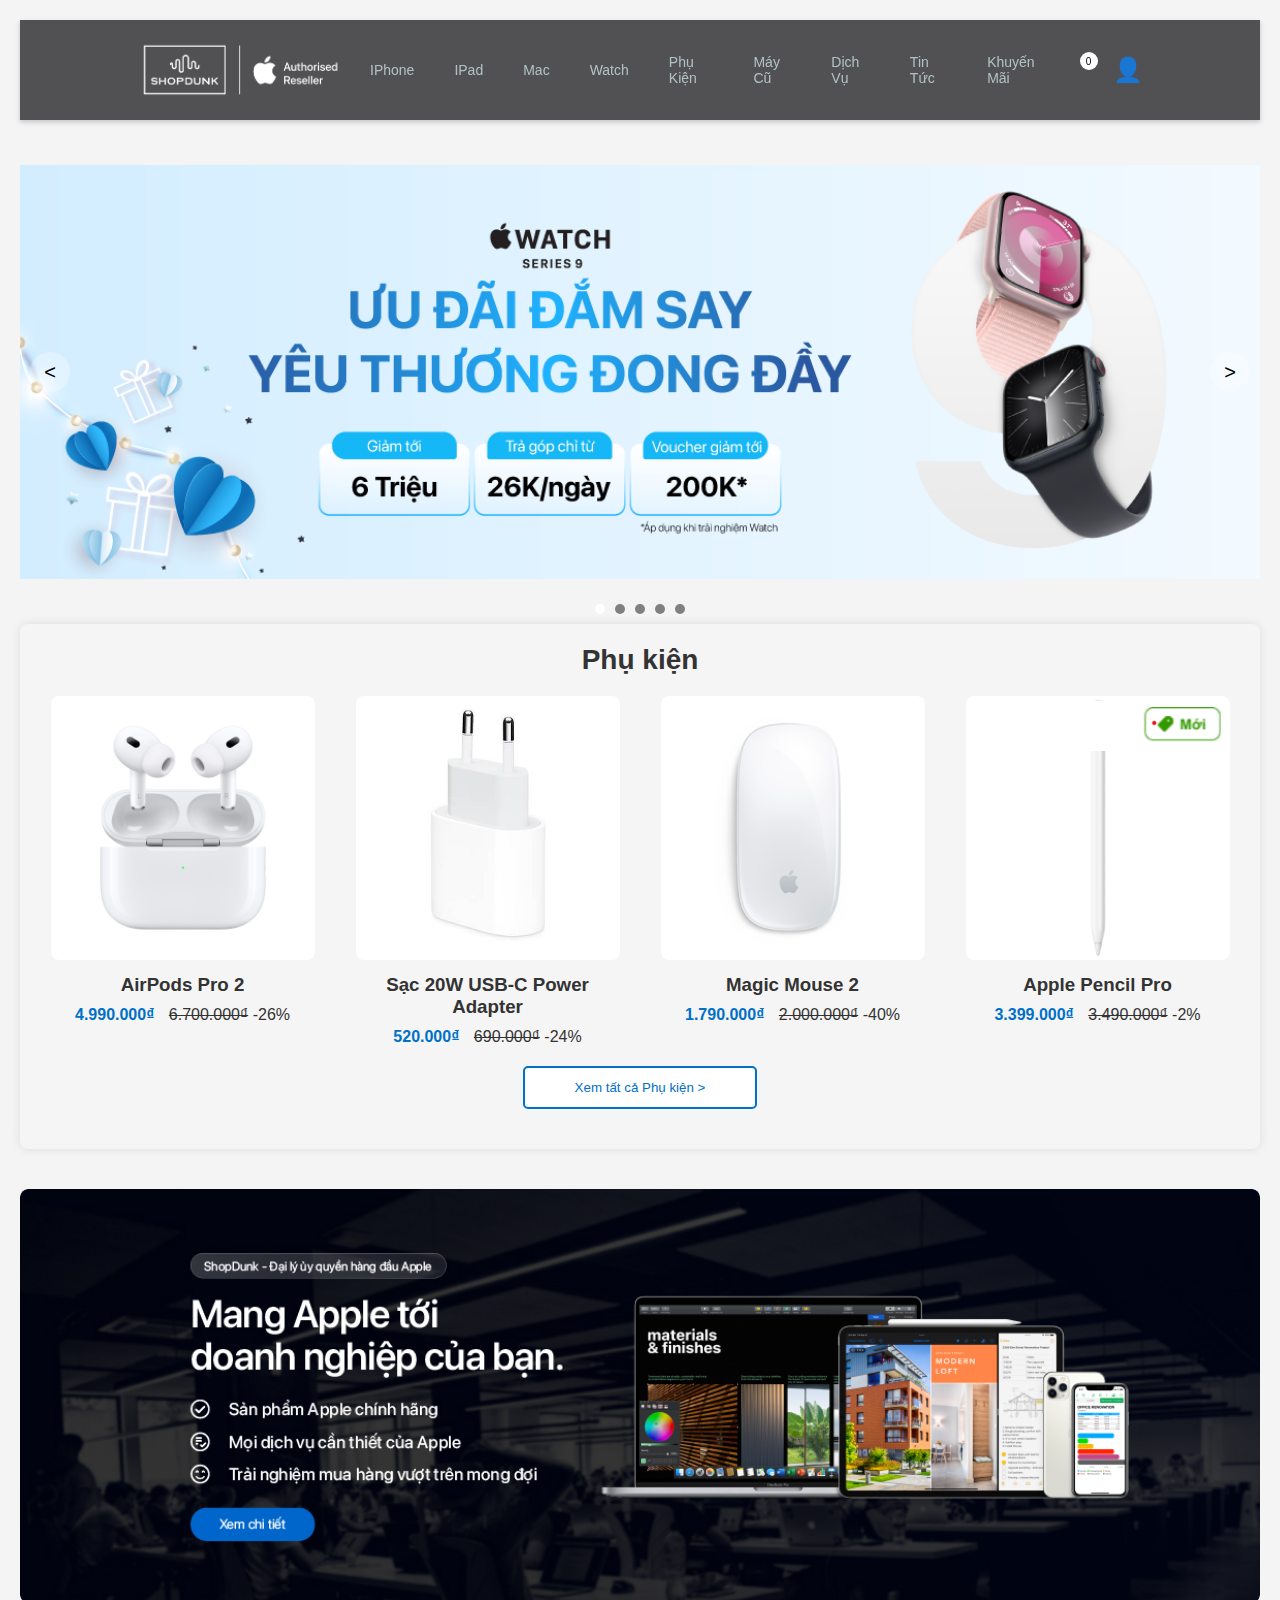
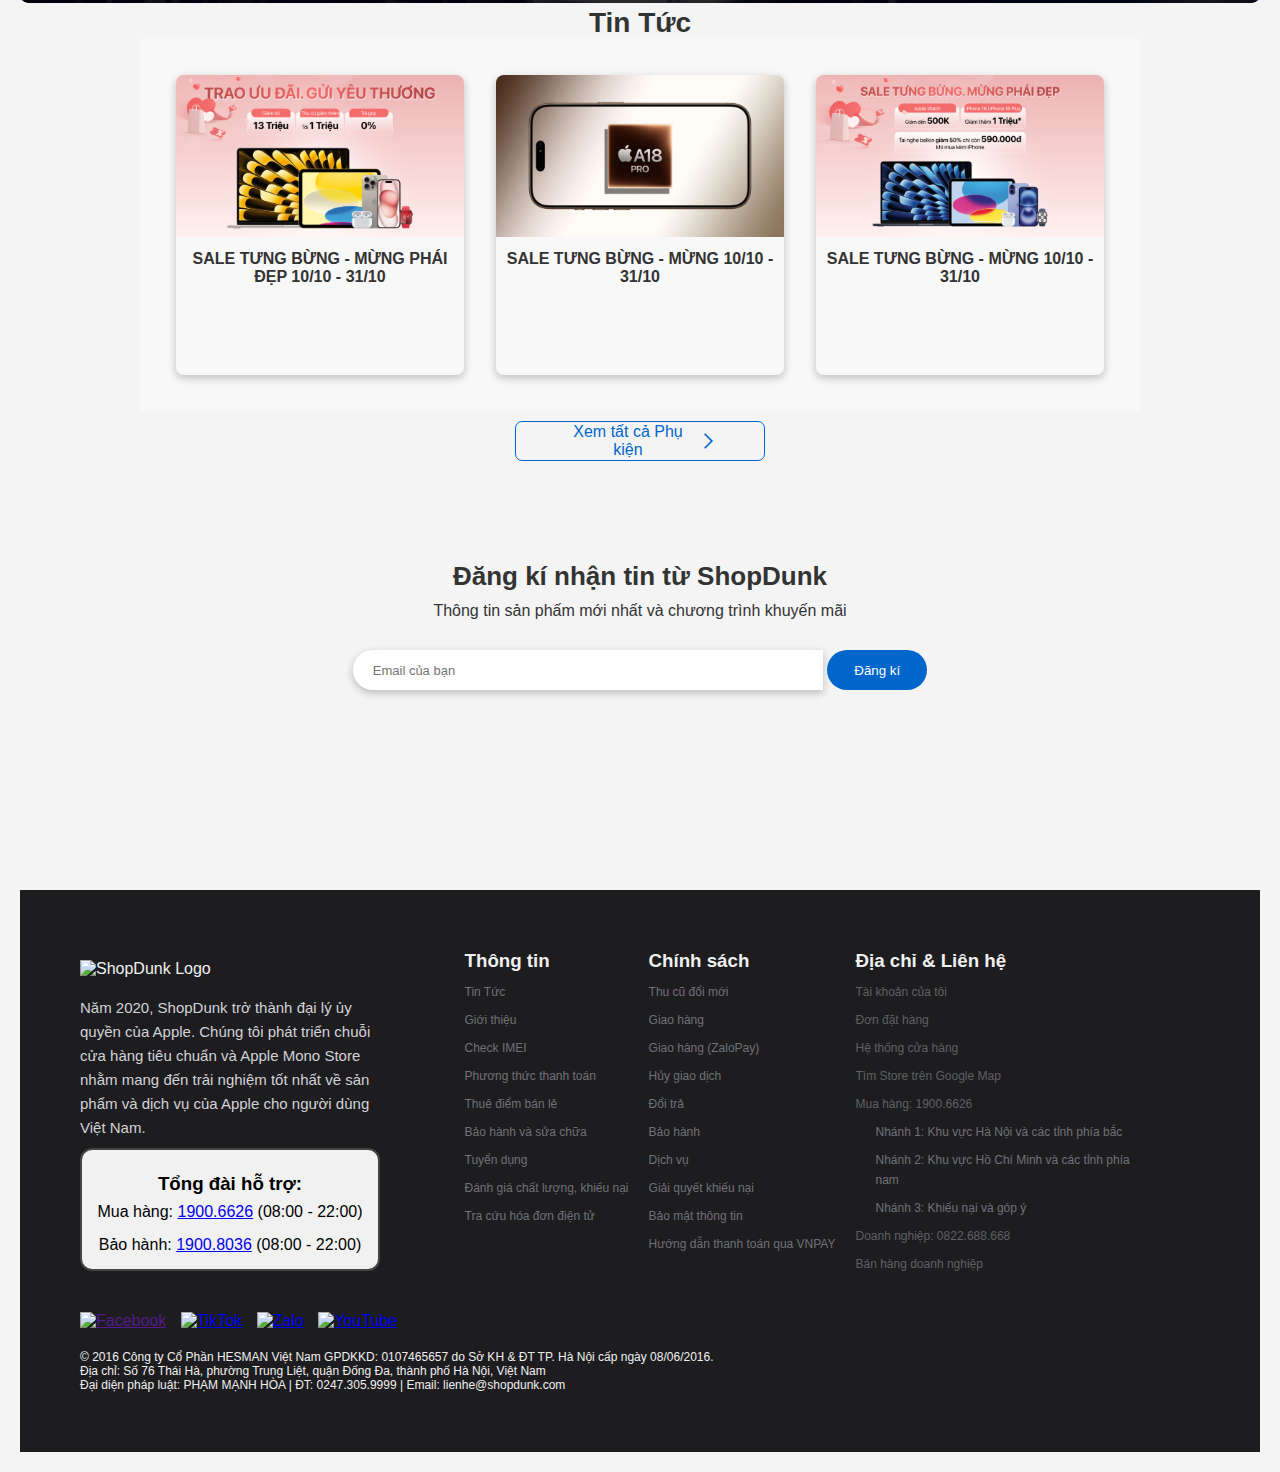
==== commit d25a2149: "[ShopDunk-Body4]  Create Card illustrates about Apple accessory" ====
--- a/index.html
+++ b/index.html
@@ -742,11 +742,249 @@
 </head>
 
 <body>
+    <style>* {
+        margin: 0;
+        padding: 0;
+        box-sizing: border-box;
+        font-family: Arial, sans-serif;
+    }
+    
+    body {
+        background-color: gr;
+        padding: 20px;
+    }
+    
+    h1 {
+        text-align: center;
+        font-size: 28px;
+        margin-bottom: 20px;
+    }
+    
+    .accessory-section {
+        background-color: whitesmoke;
+        padding: 20px;
+        border-radius: 8px;
+        box-shadow: 0 0 10px rgba(0, 0, 0, 0.1);
+        margin-bottom: 40px;
+    }
+    
+    .accessory-items {
+        display: flex;
+        justify-content: space-around;
+        gap: 20px;
+    }
+    
+    .item {
+        text-align: center;
+        width: 22%;
+    }
+    
+    .item img {
+        width: 100%;
+        height: auto;
+        border-radius: 8px;
+        margin-bottom: 10px;
+    }
+    
+    /* Hiệu ứng khi hover vào item */
+    .hover-item:hover {
+        /* transform: translateY(-10px); Khi hover, đẩy item lên một chút */
+        box-shadow: 0 10px 15px rgba(0, 0, 0, 0.2); /* Tạo hiệu ứng bóng đổ */
+    }
+    
+    
+    /* Hình ảnh "Mới" */
+    .new-label {
+        position: absolute;
+        top: 5px; /* Điều chỉnh khoảng cách từ cạnh trên */
+        right: 5px; /* Điều chỉnh khoảng cách từ cạnh phải */
+        width: 30px; /* Kích thước nhãn nhỏ hơn */
+        height: auto; /* Để chiều cao tự động dựa trên chiều rộng */
+        z-index: 1; /* Đảm bảo nhãn nằm trên sản phẩm */
+    }
+    
+    /* Phần tử cha cần có position: relative để định vị chính xác nhãn */
+    .item {
+        position: relative;
+        overflow: hidden; /* Đảm bảo phần tử con không tràn ra ngoài */
+    }
+    
+    .price {
+        font-size: 16px;
+        margin-top: 10px;
+    }
+    
+    .current-price {
+        color: #0070c9;
+        font-weight: bold;
+    }
+    
+    .old-price {
+        text-decoration: line-through;
+        margin-left: 10px;
+    }
+    
+    /* Nút mặc định: chữ xanh, nền trắng */
+    .view-all-btn {
+        display: block;
+        margin: 20px auto;
+        padding: 12px 50px;
+        background-color: white;
+        color: #0070c9;
+        border: 2px solid #0070c9;
+        border-radius: 5px;
+        cursor: pointer;
+        transition: background-color 0.3s, color 0.3s; /* Hiệu ứng chuyển màu mượt */
+    }
+    /* Khi đưa trỏ chuột vào: chữ trắng, nền xanh */
+    .view-all-btn:hover {
+        background-color: #0070c9;
+        color: white;
+    }
+    
+    .view-all-btn:hover {
+        background-color: #005bb5;
+    }
+    
+    .business-promotion img {
+        width: 100%;
+        height: auto;
+        border-radius: 8px;
+    }
+    
+    .promo-text {
+        width: 45%;
+    }
+    
+    .promo-text h2 {
+        font-size: 24px;
+        margin-bottom: 20px;
+    }
+    
+    .promo-text ul {
+        list-style-type: none;
+        margin-bottom: 20px;
+    }
+    
+    .promo-text ul li {
+        margin-bottom: 10px;
+        font-size: 16px;
+    }
+    
+    .view-more-btn {
+        padding: 10px 20px;
+        background-color: #0070c9;
+        color: white;
+        border: none;
+        border-radius: 5px;
+        cursor: pointer;
+    }
+    
+    .view-more-btn:hover {
+        background-color: #005bb5;
+    }
+    /* CSS Responsive */
+    
+    /* Màn hình nhỏ (dưới 768px) */
+    @media (max-width: 768px) {
+        .accessory-items {
+            flex-direction: column; /* Sắp xếp các item theo cột */
+            align-items: center;
+        }
+    
+        .item {
+            width: 90%; /* Chiếm gần hết chiều ngang màn hình khi màn hình nhỏ */
+        }
+    
+        h2 {
+            font-size: 24px;
+        }
+    
+        .view-all-btn, .view-more-btn {
+            width: 90%; /* Tăng chiều rộng của nút */
+        }
+    
+        .promo-text {
+            width: 100%;
+        }
+    
+        .promo-text h2 {
+            font-size: 20px;
+        }
+    }
+    
+    /* Màn hình trung bình (768px - 1024px) */
+    @media (min-width: 768px) and (max-width: 1024px) {
+        .item {
+            width: 45%; /* Điều chỉnh kích thước item vừa phải cho màn hình tablet */
+        }
+    
+        h2 {
+            font-size: 26px;
+        }
+    
+        .promo-text {
+            width: 80%;
+        }
+    }
+    
+    /* Màn hình lớn (trên 1024px) */
+    @media (min-width: 1024px) {
+        .item {
+            width: 22%; /* Kích thước chuẩn cho màn hình lớn */
+        }
+    
+        h2 {
+            font-size: 28px;
+        }
+    
+        .promo-text {
+            width: 45%;
+        }
+    }
+    
+    </style>
+    <section class="accessory-section">
+        <h1>Phụ kiện</h1>
+        <div class="accessory-items">
+            <div class="item hover-item">
+                <img id="airpods-image" alt="AirPods Pro 2">
+                <h3>AirPods Pro 2</h3>
+                <p class="price"><span class="current-price">4.990.000₫</span> <span class="old-price">6.700.000₫</span> -26%</p>
+            </div>
+            
+            <div class="item hover-item">
+                <img id="adapter-image" alt="Sạc 20W USB-C Power Adapter">
+                <h3>Sạc 20W USB-C Power Adapter</h3>
+                <p class="price"><span class="current-price">520.000₫</span> <span class="old-price">690.000₫</span> -24%</p>
+            </div>
+
+            <div class="item hover-item">
+                <img id="mouse-image" alt="Magic Mouse 2">
+                <h3>Magic Mouse 2</h3>
+                <p class="price"><span class="current-price">1.790.000₫</span> <span class="old-price">2.000.000₫</span> -40%</p>
+            </div>
+
+            <div class="item hover-item">
+                <img src="./anhPhuKien/new1.png" alt="new label" class="new-label">
+                <img id="pencil-image" alt="Apple Pencil Pro">
+                <h3>Apple Pencil Pro</h3>
+                <p class="price"><span class="current-price">3.399.000₫</span> <span class="old-price">3.490.000₫</span> -2%</p>
+            </div>
+        </div>
+        <button class="view-all-btn">Xem tất cả Phụ kiện ></button>
+
+    </section>
+    <section class="business-promotion">
+        <img id="promotion-image" alt="Apple for Business">
+    </section>
+
     <div id="body"></div>
+    
     <div id="footer"></div>
     <script src="app.js"></script>
 </body>
-
+<script src="./ManhJS/script.js"></script>
 
 </html>
 
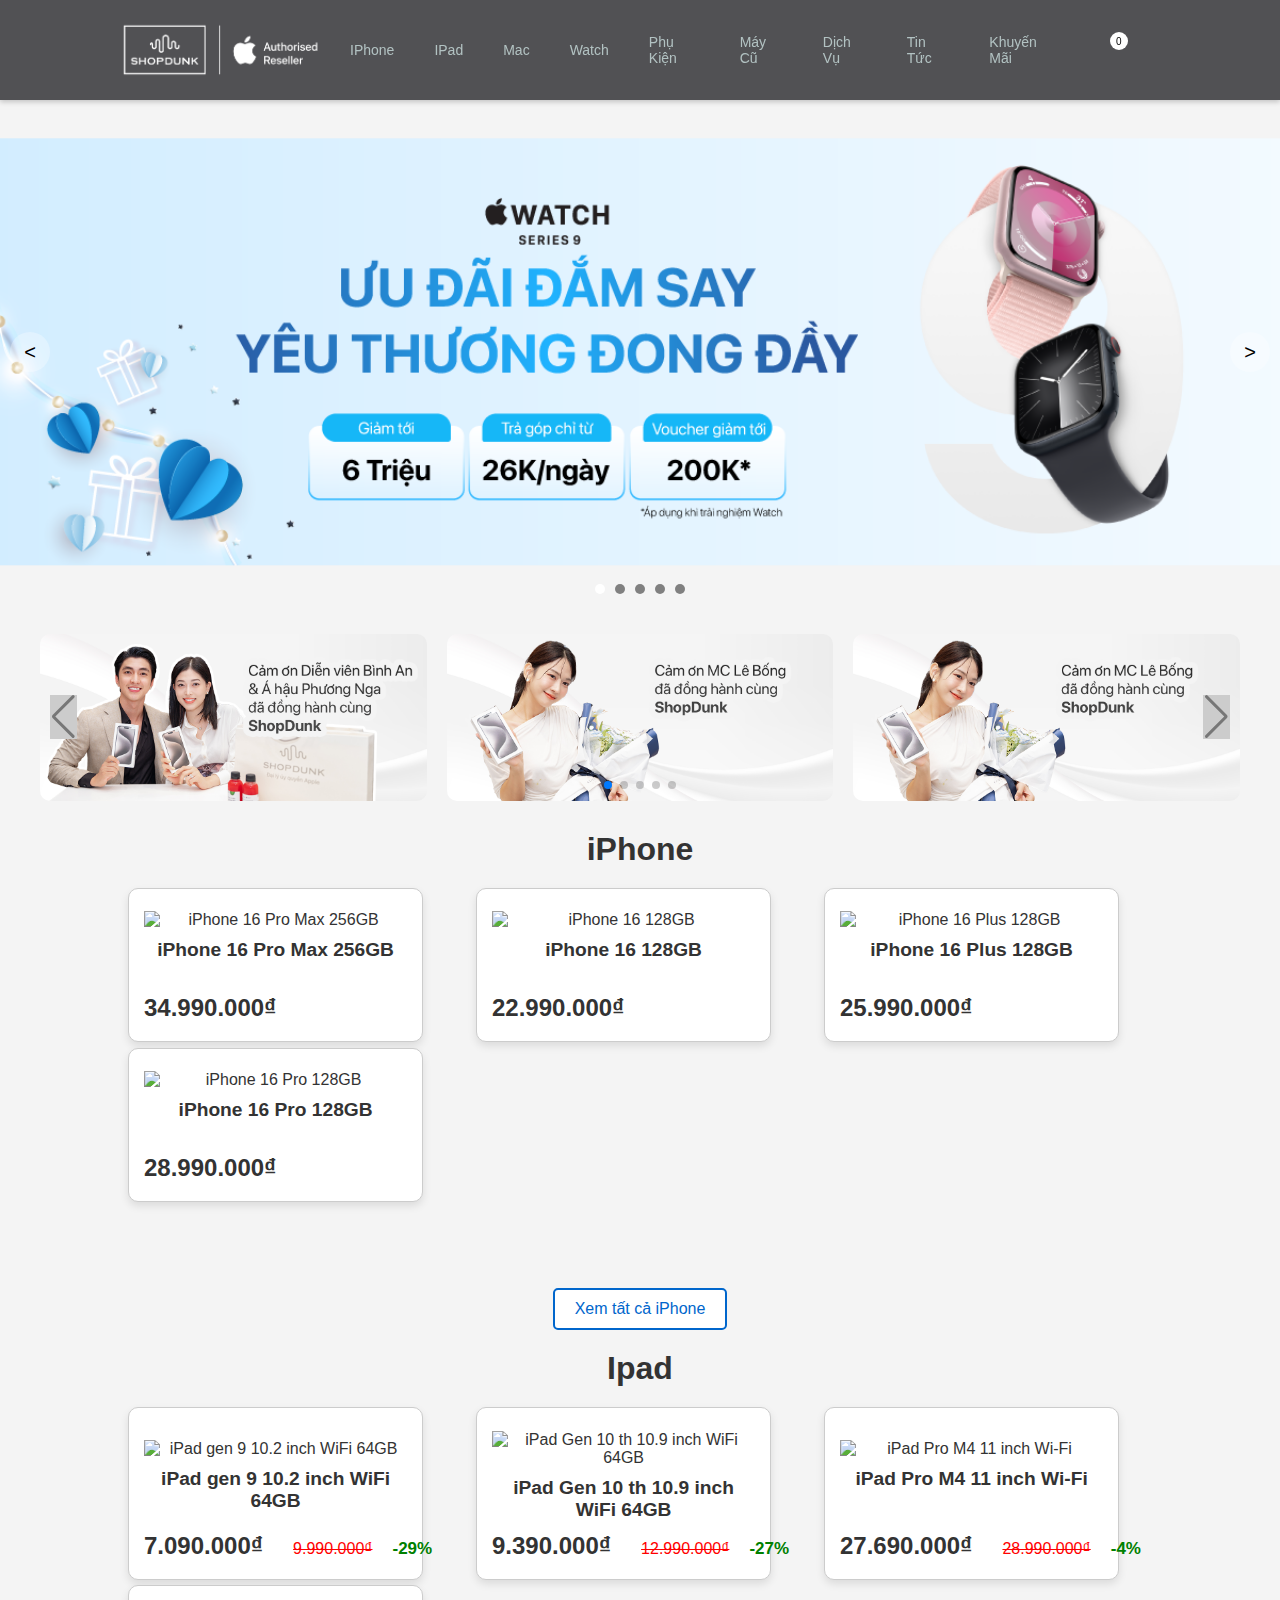
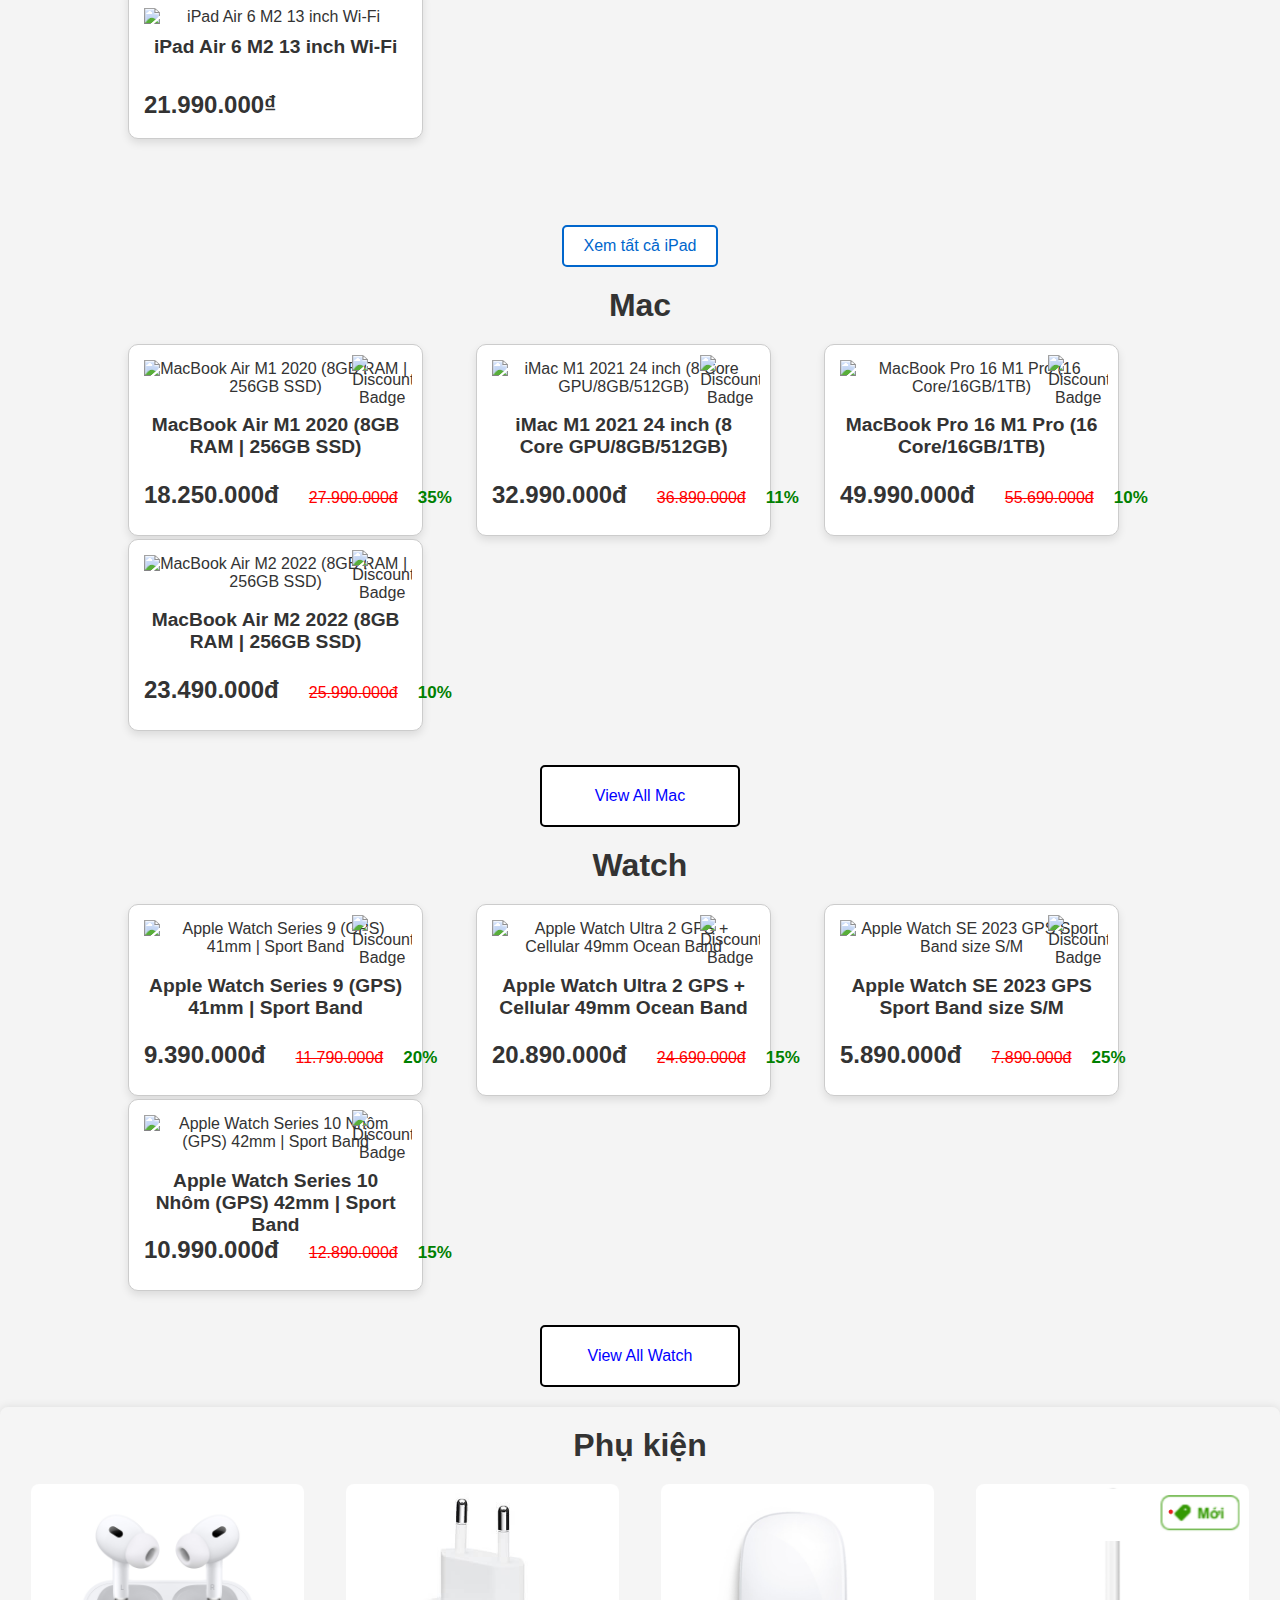
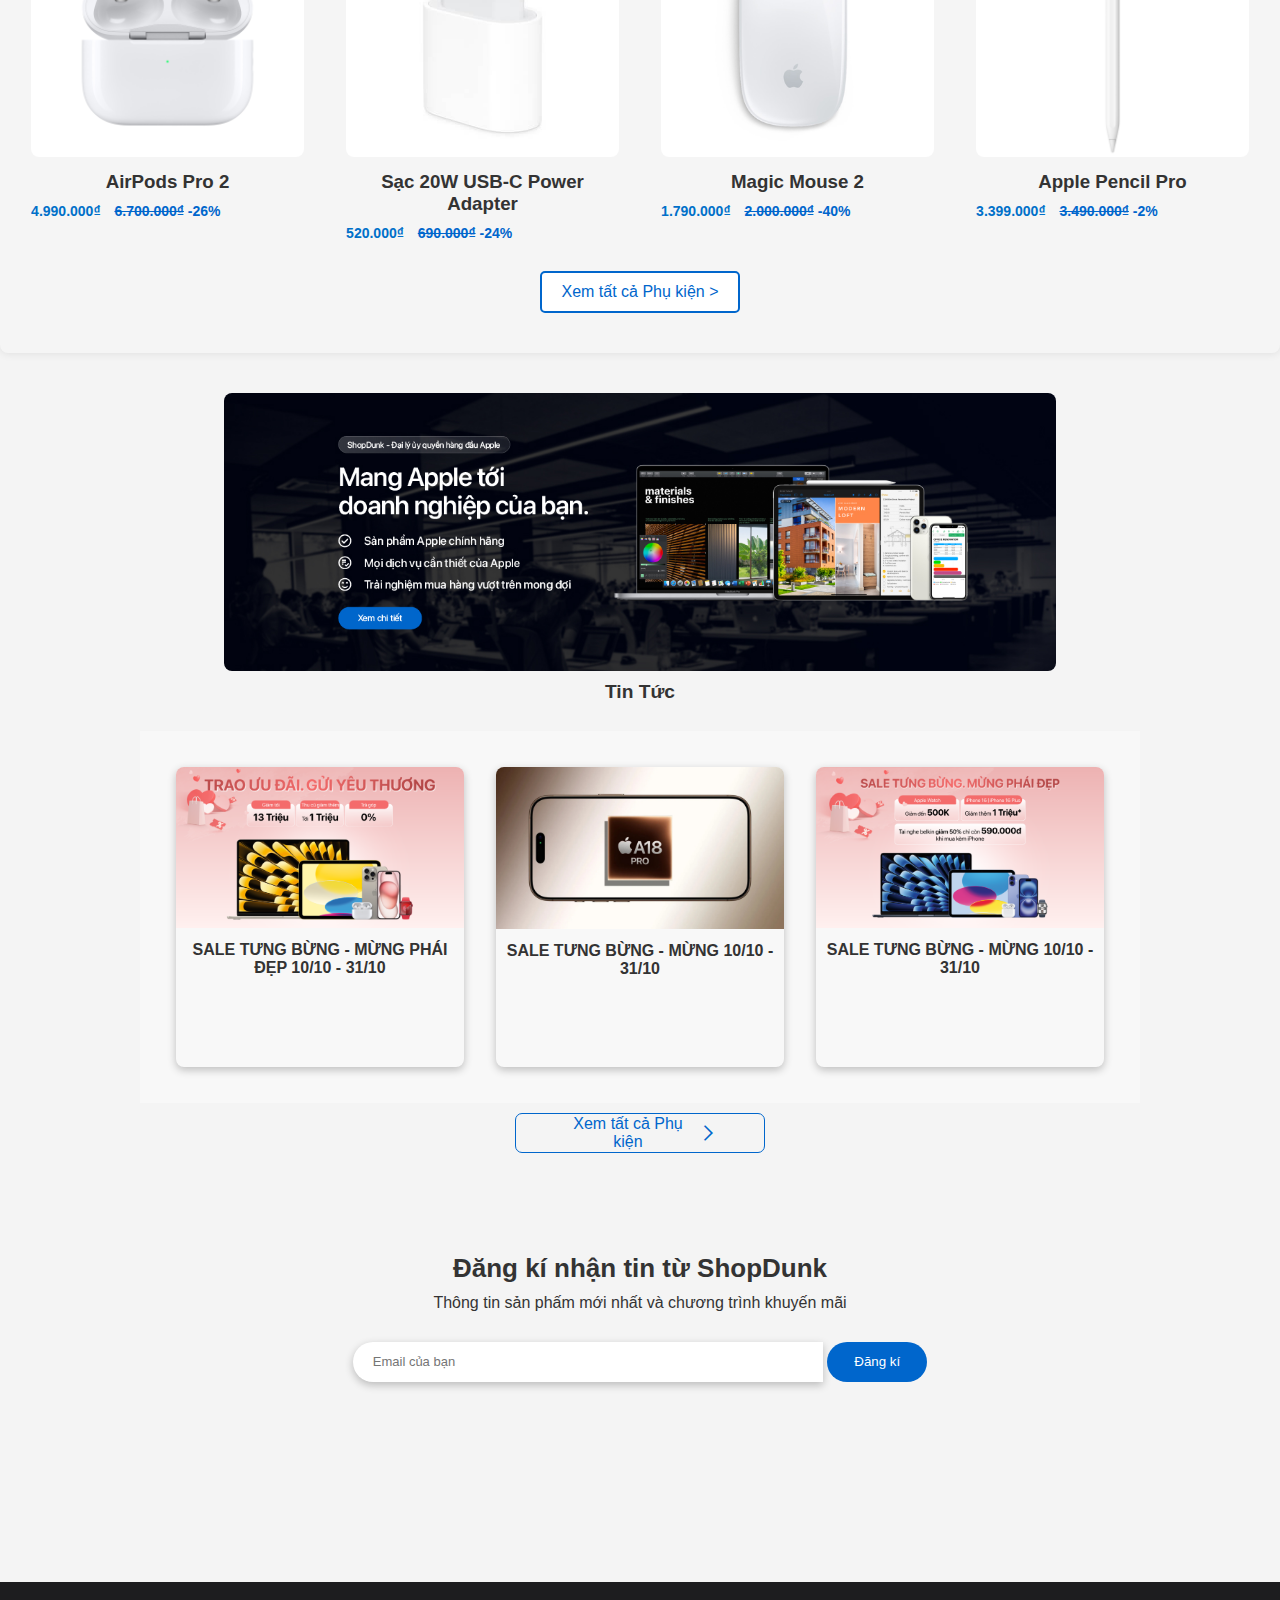
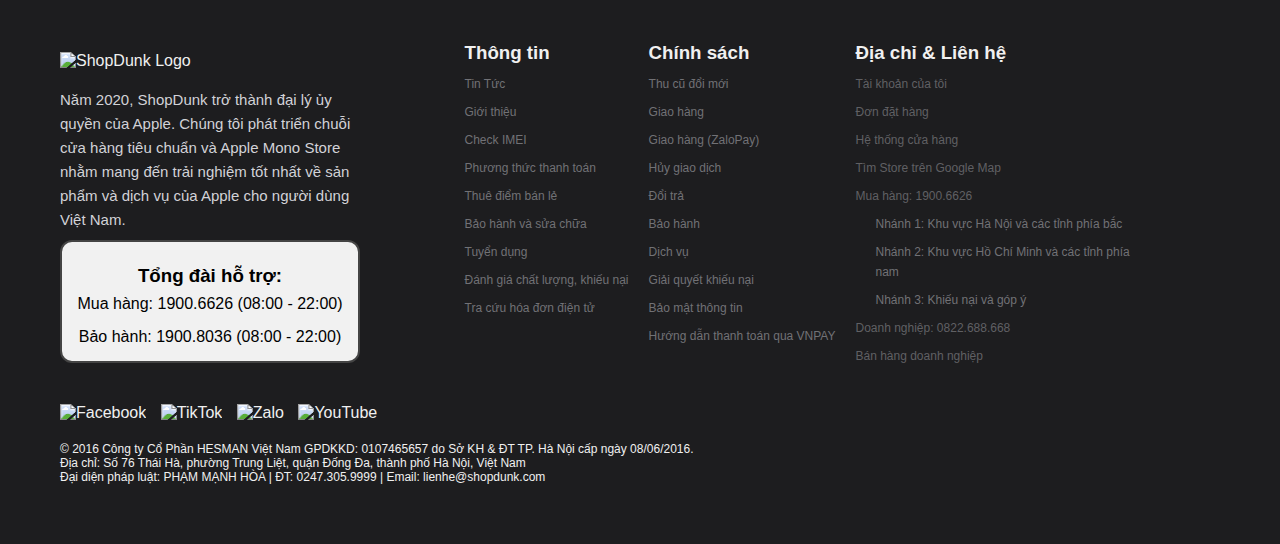
==== commit a0abb169: "[ShopDunk-Footer] fix conflict code (#12)" ====
--- a/index.html
+++ b/index.html
@@ -61,6 +61,7 @@
             padding: 0;
             align-items: center;
             gap: 70px;
+            
             /* Adjusted spacing */
         }
 
@@ -251,6 +252,7 @@
 
         .user-menu {
             position: relative;
+            display: inline-block;
         }
 
         .user-dropdown {
@@ -262,6 +264,7 @@
             background-color: white;
             border-radius: 8px;
             box-shadow: 2px 2px 10px rgba(0, 0, 0, 0.08);
+            z-index: 1000;
         }
 
         .user-menu:hover .user-dropdown {
@@ -280,6 +283,9 @@
         .dropdown-item:hover {
             color: blue;
         }
+        .dropdown-item:last-child {
+    border-bottom: none;
+}
 
         /* Responsive styles */
         @media (max-width: 1000px) {
@@ -590,12 +596,10 @@
             </div>
             <div class="user-menu">
                 <button class="icon-button">
-                    👤
+                    <i class="fa fa-user"></i>
                 </button>
                 <div class="user-dropdown" id="userDropdown">
-                    <div style="padding: 16px;">
-                        <p id="userName" style="font-weight: bold; margin: 0;">User Name</p>
-                    </div>
+
                     <a href="/sign-up" class="dropdown-item">Tạo tài khoản ngay</a>
                     <a href="/sign-in" class="dropdown-item">Đăng nhập</a>
                 </div>
@@ -666,11 +670,6 @@
         </button>
     </div>
 
-    <div class="card_container swiper">
-        <div>
-            
-        </div>
-
     </div>
     <script>
         // Toggle mobile menu
@@ -737,254 +736,1171 @@
             showSlide(currentSlide);
         });
     </script>
-
-    <title>Shop Drunk Ver2</title>
-</head>
-
-<body>
-    <style>* {
-        margin: 0;
-        padding: 0;
-        box-sizing: border-box;
-        font-family: Arial, sans-serif;
-    }
+    <link rel="stylesheet" href="https://cdn.jsdelivr.net/npm/swiper@10/swiper-bundle.min.css">
+    <script src="https://cdn.jsdelivr.net/npm/swiper@10/swiper-bundle.min.js"></script>
+
+
+    </head>
+
     
-    body {
-        background-color: gr;
-        padding: 20px;
-    }
+
+    <body>
+        
+    <style>
+        /* Container styling */
+        .s_container {
+            width: 100%;
+            max-width: 1200px;
+            margin: auto;
+            overflow: hidden;
+        }
+
+        .card__container {
+            position: relative;
+        }
+
+        .card__image {
+            position: relative;
+            overflow: hidden;
+            border-radius: 10px;
+        }
+
+        .card__img {
+            width: 100%;
+            height: auto;
+            display: block;
+        }
+
+        .card__shadow {
+            position: absolute;
+            top: 0;
+            left: 0;
+            width: 100%;
+            height: 100%;
+            background: rgba(0, 0, 0, 0.3);
+            opacity: 0;
+            transition: opacity 0.3s ease;
+        }
+
+        .card__image:hover .card__shadow {
+            opacity: 1;
+        }
+
+        .swiper-button-next,
+        .swiper-button-prev {
+            position: absolute;
+            background-color: #CCC;
+
+        }
+    </style>
+
+    <section class="s_container">
+        <div class="card__container swiper" style="margin-top: 30px; margin-bottom: 30px;">
+            <div class="swiper-wrapper">
+                <!-- Slide 1 -->
+                <article class="card__article swiper-slide">
+                    <div class="card__image">
+                        <img src="./imgforslideandfooter/Bình An _ Phương Nga.png" alt="Bình An & Phương Nga"
+                            class="card__img">
+                        <div class="card__shadow"></div>
+                    </div>
+                </article>
+
+                <!-- Slide 2 -->
+                <article class="card__article swiper-slide">
+                    <div class="card__image">
+                        <img src="./imgforslideandfooter/Lê Bống.png" alt="Lê Bống" class="card__img">
+                        <div class="card__shadow"></div>
+                    </div>
+                </article>
+
+                <!-- Slide 3 -->
+                <article class="card__article swiper-slide">
+                    <div class="card__image">
+                        <img src="./imgforslideandfooter/Lê Bống.png" alt="Bình An & Phương Nga" class="card__img">
+                        <div class="card__shadow"></div>
+                    </div>
+                </article>
+                <article class="card__article swiper-slide">
+                    <div class="card__image">
+                        <img src="./imgforslideandfooter/Bình An _ Phương Nga.png" alt="Lê Bống" class="card__img">
+                        <div class="card__shadow"></div>
+                    </div>
+                </article>
+                <article class="card__article swiper-slide">
+                    <div class="card__image">
+                        <img src="./imgforslideandfooter/banner iphone 16 pro-ĐC_PC.png" alt="Lê Bống"
+                            class="card__img">
+                        <div class="card__shadow"></div>
+                    </div>
+                </article>
+            </div>
+
+            <!-- Pagination -->
+            <div class="swiper-pagination"></div>
+
+            <!-- Navigation Buttons -->
+            <div class="swiper-button-next" style="color: #777"></div>
+            <div class="swiper-button-prev" style="color: #777"></div>
+        </div>
+    </section>
+
+    <script>
+        const swiper = new Swiper('.swiper', {
+            loop: true,              // Enables infinite loop
+            spaceBetween: 20,        // Space between slides
+            autoplay: {              // Auto-slide every 3 seconds
+                delay: 3000,         // Time between slides (3 seconds)
+                disableOnInteraction: false,  // Keep autoplay running after interactions
+            },
+            pagination: {
+                el: '.swiper-pagination',
+                clickable: true,
+            },
+            navigation: {
+                nextEl: '.swiper-button-next',
+                prevEl: '.swiper-button-prev',
+            },
+            breakpoints: {
+                1200: {
+                    slidesPerView: 3,
+                },
+                1024: {
+                    slidesPerView: 3, // Display 3 images at 1024px and above
+                },
+                768: {
+                    slidesPerView: 3, // Display 2 images between 768px and 1023px
+                },
+                480: {
+                    slidesPerView: 1, // Display 1 image on screens below 480px
+                },
+            },
+        });
+        setInterval(() => {
+            swiper.slideTo(0, 1000); // Slide to the first slide with a 1-second transition
+        }, 9000);
+    </script>
+        <style>
+            * {
+                margin: 0;
+                padding: 0;
+                box-sizing: border-box;
+                font-family: Arial, sans-serif;
+            }
+
+            body {
+                background-color: gr;
+
+            }
+
+            h1 {
+                text-align: center;
+                font-size: 28px;
+                margin-bottom: 20px;
+            }
+
+            .accessory-section {
+                background-color: whitesmoke;
+                padding: 20px;
+                border-radius: 8px;
+                box-shadow: 0 0 10px rgba(0, 0, 0, 0.1);
+                margin-bottom: 40px;
+            }
+
+            .accessory-items {
+                display: flex;
+                justify-content: space-around;
+                gap: 20px;
+            }
+
+            .item {
+                text-align: center;
+                width: 22%;
+            }
+
+            .item img {
+                width: 100%;
+                height: auto;
+                border-radius: 8px;
+                margin-bottom: 10px;
+            }
+
+            /* Hiệu ứng khi hover vào item */
+            .hover-item:hover {
+                /* transform: translateY(-10px); Khi hover, đẩy item lên một chút */
+                box-shadow: 0 10px 15px rgba(0, 0, 0, 0.2);
+                /* Tạo hiệu ứng bóng đổ */
+            }
+
+
+            /* Hình ảnh "Mới" */
+            .new-label {
+                position: absolute;
+                top: 5px;
+                /* Điều chỉnh khoảng cách từ cạnh trên */
+                right: 5px;
+                /* Điều chỉnh khoảng cách từ cạnh phải */
+                width: 30px;
+                /* Kích thước nhãn nhỏ hơn */
+                height: auto;
+                /* Để chiều cao tự động dựa trên chiều rộng */
+                z-index: 1;
+                /* Đảm bảo nhãn nằm trên sản phẩm */
+            }
+
+            /* Phần tử cha cần có position: relative để định vị chính xác nhãn */
+            .item {
+                position: relative;
+                overflow: hidden;
+                /* Đảm bảo phần tử con không tràn ra ngoài */
+            }
+
+            .price {
+                font-size: 16px;
+                margin-top: 10px;
+            }
+
+            .current-price {
+                color: #0070c9;
+                font-weight: bold;
+            }
+
+            .old-price {
+                text-decoration: line-through;
+                margin-left: 10px;
+            }
+
+            /* Nút mặc định: chữ xanh, nền trắng */
+            .view-all-btn {
+                display: block;
+                margin: 20px auto;
+                padding: 12px 50px;
+                background-color: white;
+                color: #0070c9;
+                border: 2px solid #0070c9;
+                border-radius: 5px;
+                cursor: pointer;
+                transition: background-color 0.3s, color 0.3s;
+                /* Hiệu ứng chuyển màu mượt */
+            }
+
+            /* Khi đưa trỏ chuột vào: chữ trắng, nền xanh */
+            .view-all-btn:hover {
+                background-color: #0070c9;
+                color: white;
+            }
+
+            .view-all-btn:hover {
+                background-color: #005bb5;
+            }
+
+            .business-promotion img {
+                width: 65%;
+                display: flex;
+                margin: auto;
+                border-radius: 8px;
+                padding: auto;
+            }
+
+            .promo-text {
+                width: 45%;
+            }
+
+            .promo-text h2 {
+                font-size: 24px;
+                margin-bottom: 20px;
+            }
+
+            .promo-text ul {
+                list-style-type: none;
+                margin-bottom: 20px;
+            }
+
+            .promo-text ul li {
+                margin-bottom: 10px;
+                font-size: 16px;
+            }
+
+            .view-more-btn {
+                padding: 10px 20px;
+                background-color: #0070c9;
+                color: white;
+                border: none;
+                border-radius: 5px;
+                cursor: pointer;
+            }
+
+            .view-more-btn:hover {
+                background-color: #005bb5;
+            }
+
+            /* CSS Responsive */
+
+            /* Màn hình nhỏ (dưới 768px) */
+            @media (max-width: 768px) {
+                .accessory-items {
+                    flex-direction: column;
+                    /* Sắp xếp các item theo cột */
+                    align-items: center;
+                }
+
+                .item {
+                    width: 90%;
+                    /* Chiếm gần hết chiều ngang màn hình khi màn hình nhỏ */
+                }
+
+                h2 {
+                    font-size: 24px;
+                }
+
+                .view-all-btn,
+                .view-more-btn {
+                    width: 90%;
+                    /* Tăng chiều rộng của nút */
+                }
+
+                .promo-text {
+                    width: 100%;
+                }
+
+                .promo-text h2 {
+                    font-size: 20px;
+                }
+            }
+
+            /* Màn hình trung bình (768px - 1024px) */
+            @media (min-width: 768px) and (max-width: 1024px) {
+                .item {
+                    width: 45%;
+                    /* Điều chỉnh kích thước item vừa phải cho màn hình tablet */
+                }
+
+                h2 {
+                    font-size: 26px;
+                }
+
+                .promo-text {
+                    width: 80%;
+                }
+            }
+
+            /* Màn hình lớn (trên 1024px) */
+            @media (min-width: 1024px) {
+                .item {
+                    width: 22%;
+                    /* Kích thước chuẩn cho màn hình lớn */
+                }
+
+                h2 {
+                    font-size: 28px;
+                }
+
+                .promo-text {
+                    width: 45%;
+                }
+            }
+            /* Huy  */
+            .container {
+    width: 80%;
+    margin: 0 auto;
+}
+
+h1 {
+    text-align: center; 
+    font-size: 2rem; 
+    margin-bottom: 20px; 
+}
+
+h2 {
+    height: 40px; 
+    font-size: 1.2rem;
+    margin-top: 10px;
+    margin-bottom: 10px;
+}
+
+.product-grid {
+    display: grid;
+    grid-template-columns: repeat(auto-fit, minmax(250px, 1fr));
+    gap: 20px;
+    margin-top: 20px;
+}
+
+.product-card {
+    position: relative;  
+    border: 1px solid #ffffff;
+    padding: 10px;
+    box-shadow: 0 4px 8px rgba(0, 0, 0, 0.1);
+    border-radius: 10px;
+    transition: transform 0.2s;
+    background: white;
+    display: flex;
+    flex-direction: column;
+    justify-content: space-between;
+    height: 110%;
+    width: 90%;
+}
+.product-card img{
+    margin: 0 auto;
+     display: block;
+}
+.product-card:hover {
+    transform: scale(1.05);
+}
+
+.product-card a:hover {
+    opacity: 0.8; 
+    transform: scale(1.02); 
+    transition: transform 0.2s ease, opacity 0.2s ease; 
+}
+
+.price {
+    font-size: 14px;
+    font-weight: bold;
+    color: #0066CC;
+    margin: 10px 0;
+    text-align: left;
+}
+
+.prices {
+    display: flex;
+    align-items: baseline; 
+    min-height: 30px;
+}
+
+.actual-price {
+    margin-right: 20px;
+    font-weight: 700;
+    font-size: 20px;
+    line-height: 24px;
+    color: #0066CC;
+}
+
+.original-price,
+.price-ratio {
+    color: #86868B;
+    margin: 0 10px 0 5px;
+    font-size: 17px;
+    line-height: 24px;
+}
+
+.original-price {
+    text-decoration: line-through;
+}
+
+.view-all-btn-container {
+    text-align: center; 
+    margin-top: 100px;
+}
+
+.view-all-btn {
+    background-color: white; 
+    color: #0066CC; 
+    padding: 10px 20px;
+    font-size: 16px;
+    border: 2px solid #0066CC; 
+    border-radius: 5px;
+    cursor: pointer;
+    transition: background-color 0.3s ease, color 0.3s ease; 
+}
+
+.view-all-btn:hover {
+    background-color: #0066CC;
+    color: white; 
+}
+a {
+    text-decoration: none;
+    color: inherit;
     
+}
+.product-card {
+    position: relative;
+}
+
+.in-stock {
+    position: absolute;
+    top: -10px; 
+    left: 300px;  
+    width: 100px;  
+    height: 100px;  
+    z-index: 1; 
+}
+
+
+.product_tag img {
+    max-width: 40%;  
+    height: auto;  
+    float: right;
+}
+.special-instock {
+    width: auto !important;
+    height: auto !important;
+    margin-left: 260px !important;
+}
+
+@media (max-width: 768px) {
     h1 {
-        text-align: center;
-        font-size: 28px;
-        margin-bottom: 20px;
-    }
+        font-size: 1.8rem; 
+    }
+    h2{
+        margin-bottom: 40px;
+    }
+    .product-card {
+        padding: 40px; 
+        max-width: 300px;
+        margin-bottom: -30%;    
+    }
+    .product-grid{
+        gap: 15%;
+    }
+    .prices {
+        flex-direction: column;
+        align-items: flex-start; 
+    }
+
+    .actual-price {
+        font-size: 18px; 
+    }
+
+    .original-price {
+        font-size: 15px; 
+    }
+    .price-ratio {
+        display: none;
+    .view-all-btn {
+        font-size: 14px; 
+        padding: 8px 16px; 
+        margin-top: 15%;
+    }
+
+    .in-stock {
+        width: 30px;
+    }
+
+    .product_tag img {
+        max-width: 50%;
+        float: right
+    }
+    .special-instock {
+        width: auto !important;
+        height: auto !important;
+        margin-left: 160px !important;
+    }
+    #ipad-grid{
+        margin-top: 50%;
+    }
+}
+}   
+@media (max-width: 480px) {
+    h1 {
+        font-size: 1.5rem; 
+    }
+
+    .product-card {
+        height: auto; 
+    }
+
+    .prices {
+        margin-top: 10%;
+        flex-direction: column; 
+        align-items: flex-start; 
+    }
+
+    .actual-price {
+        font-size: 16px; 
+        margin-left: 7px;
+    }
+
+    .original-price {
+        font-size: 14px; 
+        margin-left: 7px;
+    }
+
+    .price-ratio{
+        display: none;
+    }
+
+    .view-all-btn {
+        font-size: 12px; 
+        padding: 6px 12px;
+        margin-top: -40%;
+    }
+    .view-all-btn-container{
+        font-size: 12px; 
+        padding: 6px 12px; 
+        margin-top: 70%;
+        margin-bottom: -40%;
+    }
+
+    .in-stock {
+        width: 25px; 
+    }
+
+    .product_tag img {
+        width: 30%; 
+        float: right;
+    }
+    .special-instock {
+        width: auto !important;
+        height: auto !important;
+        margin-left: 190px !important;
+    }
+}
+
+@media (max-width: 320px) {
+    h1 {
+        font-size: 1.5rem; 
+    }
+
+    .product-card {
+        height: auto; 
+        width: auto;
+    }
+
+    .product-card img {
+        margin-right: 100px;
+    }
+    .product-grid{
+        gap: 3%;
+    }
+
+
+    .prices {
+        margin-top: 10%;
+        flex-direction: column; 
+        align-items: flex-start; 
+    }
+
+    .actual-price {
+        font-size: 16px; 
+        margin-left: 7px;
+    }
+
+    .original-price {
+        font-size: 14px; 
+        margin-left: 7px;
+    }
+
+    .price-ratio{
+        display: none;
+    }
+
+    .view-all-btn {
+        font-size: 12px; 
+        padding: 6px 12px; 
+        margin-top: 40%;
+        margin-bottom: 40%;
+
+    }
+    .view-all-btn-container{
+        font-size: 12px; 
+        padding: 6px 12px; 
+        margin-bottom: -40%;
+    }
+
+    .in-stock {
+        width: 25px;
+    }
+
+    .product-tag{
+        max-width: auto;
+    }
+    .product_tag img {
+        display: block;
+    margin-left: auto; 
+        margin-bottom: 3%;
+    }
+    .special-instock {
+        width: auto !important;
+        height: auto !important;
+        margin-left: 160px !important;
+    }
+}
+
+.container-1 {
+    width: 80%;
+    margin: 0 auto;
+}
+
+h1 {
+    text-align: center;
+    font-size: 2rem;
+    margin-bottom: 20px;
+}
+
+.product-grid {
+    display: grid;
+    grid-template-columns: repeat(auto-fit, minmax(250px, 1fr));
+    gap: 20px;
+    margin-top: 20px;
+}
+
+.product-card {
+    border: 1px solid #ccc;
+    padding: 15px;
+    text-align: center;
+    position: relative;
+    box-shadow: 0 4px 8px rgba(0, 0, 0, 0.1);
+    transition: transform 0.2s;
+}
+
+.product-card:hover {
+    transform: scale(1.05);
+}
+
+.product-card img {
+    width: 100%;
+    height: auto;
+}
+
+.badge-container {
+    position: absolute;
+    top: 10px;
+    right: 10px;
+    display: flex;
+    flex-direction: column;
+    gap: 10px; /* Khoảng cách giữa các badge */
+}
+
+.badge img {
+    width: 60px; /* Điều chỉnh kích thước badge */
+    height: auto;
+}
+
+.price-container {
+    margin: 10px 0; /* Khoảng cách cho giá */
+}
+
+.actual-price {
+    font-size: 1.5rem; /* Kích thước chữ giá thực */
+    color: #333; /* Màu chữ cho giá thực */
+}
+
+.original-price {
+    font-size: 1rem; /* Kích thước chữ cho giá gốc */
+    color: red; /* Màu đỏ cho giá gốc */
+    text-decoration: line-through; /* Gạch ngang cho giá gốc */
+    margin-left: 10px; /* Khoảng cách với giá thực */
+}
+
+.price-ratio {
+    color: green; /* Màu sắc cho tỷ lệ giảm giá */
+    font-weight: bold; /* Để in đậm nếu cần */
+    margin-left: 10px; /* Khoảng cách với giá thực tế */
+}
+
+/* Style cho nút "View all" */
+.view-all {
+    display: block;
+    width: 200px;
+    margin: 20px auto;
+    padding: 20px 20px;
+    background-color: white; /* Màu nền trắng */
+    color: blue; /* Màu chữ xanh da trời */
+    border: 2px solid black; /* Viền bo màu đen */
+    border-radius: 5px;
+    cursor: pointer;
+    font-size: 1rem;
+    text-transform: capitalize; /* Chỉ viết hoa chữ đầu tiên */
+    transition: background-color 0.3s ease, color 0.3s ease; /* Thêm hiệu ứng cho màu chữ */
+    margin-top: 5%;
+}
+
+.view-all:hover {
+    background-color: black; 
+    color: white; 
+}
+
+@media (max-width: 600px) {
+    .product-card {
+        max-width: 100%; /* Let the card take full width on mobile */
+    }
+
+    .badge img {
+        width: 30px; /* Adjust badge size for smaller screens */
+    }
+
+    .badge-container {
+        top: 5px; /* Adjust positioning for mobile */
+        right: 5px;
+    }
+}
+        </style>
+        <!-- Huy -->
+        <div class="container">
+            <section class="iphone-section">
+                <h1><a href="link-to-iphone" target="_blank">iPhone</a>            </h1>
+                <div class="product-grid" id="iphone-grid"></div>
+                <div class="view-all-btn-container">
+                    <button class="view-all-btn" onclick="location.href='link-to-all-iphones'">Xem tất cả iPhone <strong><i class="fas fa-chevron-right"></i></strong></button>
+                </div>
+            </section>
+            
+            <section class="ipad-section">
+                <h1><a href="link-to-iphone" target="_blank">Ipad</a></h1>
+                <div class="product-grid" id="ipad-grid"></div>
+                <div class="view-all-btn-container">
+                    <button class="view-all-btn" onclick="location.href='link-to-all-ipads'">Xem tất cả iPad <strong><i class="fas fa-chevron-right"></i></strong></button>
+                </div>
+            </section>
+        </div>
+        <script>
+            document.addEventListener('DOMContentLoaded', function() {
+
+const iphoneProducts = [
+    {
+        name: "iPhone 16 Pro Max 256GB",
+        price: "34.990.000₫",
+        originalPrice: "",
+        priceRatio: '',
+        imgSrc: "../HuyCSS/imageecom/iphone16promax.png",
+        link: "link-to-iphone16promax",
+        instock: "../HuyCSS/imageecom/in-stock.png"
+    },
+    {
+        name: "iPhone 16 128GB",
+        price: "22.990.000₫",
+        originalPrice: "",
+        priceRatio: '',
+        imgSrc: "../HuyCSS/imageecom/iphone16.png",
+        link: "link-to-iphone16-128gb",
+        instock: "../HuyCSS/imageecom/in-stock1.png"
+    },
+    {
+        name: "iPhone 16 Plus 128GB",
+        price: "25.990.000₫",
+        originalPrice: "",
+        priceRatio: '',
+        imgSrc: "../HuyCSS/imageecom/iphone16plus.png",
+        link: "link-to-iphone16-plus",
+        instock: "../HuyCSS/imageecom/in-stock1.png"
+    },
+    {
+        name: "iPhone 16 Pro 128GB",
+        price: "28.990.000₫",
+        originalPrice: "",
+        priceRatio: '',
+        imgSrc: "../HuyCSS/imageecom/iphone16pro.png",
+        link: "link-to-iphone16-pro", 
+        instock: "../HuyCSS/imageecom/in-stock.png" 
+    }
+];
+
+
+const ipadProducts = [
+    {
+        name: "iPad gen 9 10.2 inch WiFi 64GB",
+        price: "7.090.000₫",
+        originalPrice: "9.990.000₫",
+        priceRatio: '-29%',
+        imgSrc: "../HuyCSS/imageecom/ipadgen9.png",
+        link: "link-to-ipad-gen-9",
+        instock: "../HuyCSS/imageecom/in-stock4.png"
+    },
+    {
+        name: "iPad Gen 10 th 10.9 inch WiFi 64GB",
+        price: "9.390.000₫",
+        originalPrice: "12.990.000₫",
+        priceRatio: '-27%',
+        imgSrc: "../HuyCSS/imageecom/ipadgen10.png",
+        link: "link-to-ipad-gen-10",
+        instock: "../HuyCSS/imageecom/in-stock4.png"
+    },
+    {
+        name: "iPad Pro M4 11 inch Wi-Fi",
+        price: "27.690.000₫",
+        originalPrice: "28.990.000₫",
+        priceRatio: '-4%',
+        imgSrc: "../HuyCSS/imageecom/ipadprom4.jpeg",
+        link: "link-to-ipad-pro-m4",
+        instock: "../HuyCSS/imageecom/in-stock4.png"
+    },
+    {
+        name: "iPad Air 6 M2 13 inch Wi-Fi",
+        price: "21.990.000₫",
+        originalPrice: "",
+        priceRatio: '',
+        imgSrc: "../HuyCSS/imageecom/ipadair6.jpeg",
+        link: "link-to-ipad-air-6",
+        instock: "../HuyCSS/imageecom/in-stock3.png"
+    }
+];
+
+function displayProducts(products, gridId) {
+    const grid = document.getElementById(gridId);
+    products.forEach(product => {
+        const productCard = document.createElement('div');
+        productCard.classList.add('product-card');
+
+        const imageContainer = document.createElement('div');
+        imageContainer.classList.add('image-container');
+
+        const img = document.createElement('img');
+        img.src = product.imgSrc;
+        img.alt = product.name;
+
+        if (product.instock) {
+            const productTag = document.createElement('div');
+            productTag.classList.add('product_tag');    
+        
+            const inStockImage = document.createElement('img');
+            inStockImage.src = product.instock; 
+            inStockImage.alt = ""; 
+
+         if (product.instock.includes('in-stock3.png')) {
+             inStockImage.classList.add('special-instock'); 
+           }   
+
+            
+        
+            productTag.appendChild(inStockImage);  
+            productCard.appendChild(productTag); 
+        }
+        imageContainer.appendChild(img);
+
+        const link = document.createElement('a');
+        link.href = product.link;
+        link.target = "_blank";
+        const title = document.createElement('h2');
+        title.textContent = product.name;
+
+        link.appendChild(imageContainer);
+        link.appendChild(title);
+
+        const priceDiv = document.createElement('div');
+        priceDiv.classList.add('prices');
+        const actualPrice = document.createElement('span');
+        actualPrice.classList.add('actual-price');
+        actualPrice.textContent = product.price;
+        const originalPrice = document.createElement('span');
+        originalPrice.classList.add('original-price');
+        originalPrice.textContent = product.originalPrice;
+        const priceRatio = document.createElement('span');
+        priceRatio.classList.add('price-ratio');
+        priceRatio.textContent = product.priceRatio;
+
+        priceDiv.appendChild(actualPrice);
+        priceDiv.appendChild(originalPrice);
+        priceDiv.appendChild(priceRatio);
+
+        productCard.appendChild(link);
+        productCard.appendChild(priceDiv);
+        grid.appendChild(productCard);
+    });
+}
+
+displayProducts(iphoneProducts, 'iphone-grid');
+displayProducts(ipadProducts, 'ipad-grid');
+});
     
-    .accessory-section {
-        background-color: whitesmoke;
-        padding: 20px;
-        border-radius: 8px;
-        box-shadow: 0 0 10px rgba(0, 0, 0, 0.1);
-        margin-bottom: 40px;
-    }
+
+        </script>
+        <!-- Quan -->
+        <div class="container-1">
+            <!-- Mac Products Section -->
+            <section class="mac-section">
+                <h1>Mac</h1>
+                <div class="product-grid" id="mac-grid">
+                </div>
+                <button class="view-all">View all Mac</button>
+            </section>
     
-    .accessory-items {
-        display: flex;
-        justify-content: space-around;
-        gap: 20px;
-    }
+            <!-- Watch Products Section -->
+            <section class="watch-section">
+                <h1>Watch</h1>
+                <div class="product-grid" id="watch-grid">
+                </div>
+                <button class="view-all">View all Watch</button>
+            </section>
+        </div>
+        <script>
+            document.addEventListener('DOMContentLoaded', function() {
+                // Sản phẩm Mac
+                const macProducts = [
+                    {
+                        name: "MacBook Air M1 2020 (8GB RAM | 256GB SSD)",
+                        price: "18.250.000đ",
+                        originalPrice: "27.900.000đ",
+                        imgSrc: "../QuanCSS/images/macbook-air-m1.jpg",
+                        badges: ["../QuanCSS/images/discount-badge-1.png"]
+                    },
+                    {
+                        name: "iMac M1 2021 24 inch (8 Core GPU/8GB/512GB)",
+                        price: "32.990.000đ",
+                        originalPrice: "36.890.000đ",
+                        imgSrc: "../QuanCSS/images/imac-m1-24.jpg",
+                        badges: ["../QuanCSS/images/discount-badge-2.png"]
+                    },
+                    {
+                        name: "MacBook Pro 16 M1 Pro (16 Core/16GB/1TB)",
+                        price: "49.990.000đ",
+                        originalPrice: "55.690.000đ",
+                        imgSrc: "../QuanCSS/images/macbook-pro-m1.jpg",
+                        badges: ["../QuanCSS/images/discount-badge-4.png"]
+                    },
+                    {
+                        name: "MacBook Air M2 2022 (8GB RAM | 256GB SSD)",
+                        price: "23.490.000đ",
+                        originalPrice: "25.990.000đ",
+                        imgSrc: "../QuanCSS/images/macbook-air-m2.jpg",
+                        badges: ["../QuanCSS/images/discount-badge-1.png"]
+                    }
+                ];
+            
+                // Sản phẩm Watch
+                const watchProducts = [
+                    {
+                        name: "Apple Watch Series 9 (GPS) 41mm | Sport Band",
+                        price: "9.390.000đ",
+                        originalPrice: "11.790.000đ",
+                        imgSrc: "../QuanCSS/images/apple-watch-series-9.jpg",
+                        badges: ["../QuanCSS/images/discount-badge-1.png"]
+                    },
+                    {
+                        name: "Apple Watch Ultra 2 GPS + Cellular 49mm Ocean Band",
+                        price: "20.890.000đ",
+                        originalPrice: "24.690.000đ",
+                        imgSrc: "../QuanCSS/images/apple-watch-ultra.jpg",
+                        badges: ["../QuanCSS/images/discount-badge-4.png"]
+                    },
+                    {
+                        name: "Apple Watch SE 2023 GPS Sport Band size S/M",
+                        price: "5.890.000đ",
+                        originalPrice: "7.890.000đ",
+                        imgSrc: "../QuanCSS/images/apple-watch-se-2023.jpg",
+                        badges: ["../QuanCSS/images/discount-badge-3.png"]
+                    },
+                    {
+                        name: "Apple Watch Series 10 Nhôm (GPS) 42mm | Sport Band",
+                        price: "10.990.000đ",
+                        originalPrice: "12.890.000đ",
+                        imgSrc: "../QuanCSS/images/apple-watch-series-10.jpg",
+                        badges: ["../QuanCSS/images/discount-badge-1.png"]
+                    }
+                ];
+            
+                // Hàm tính tỷ lệ giảm giá
+                function calculatePriceRatio(originalPrice, discountedPrice) {
+                    const original = parseFloat(originalPrice.replace(/\./g, '').replace('đ', '').trim());
+                    const discounted = parseFloat(discountedPrice.replace(/\./g, '').replace('đ', '').trim());
+                    const ratio = ((original - discounted) / original) * 100;
+                    return Math.round(ratio) + '%'; // Trả về tỷ lệ giảm giá tròn
+                }
+            
+                // Hàm để tạo HTML cho sản phẩm
+                function displayProducts(products, gridId) {
+                    const grid = document.getElementById(gridId);
+                    products.forEach(product => {
+                        const productCard = document.createElement('div');
+                        productCard.classList.add('product-card');
+            
+                        // Tạo và thêm ảnh sản phẩm
+                        const img = document.createElement('img');
+                        img.src = product.imgSrc;
+                        img.alt = product.name;
+                        productCard.appendChild(img);
+            
+                        // Thêm nhiều badge giảm giá
+                        const badgeContainer = document.createElement('div');
+                        badgeContainer.classList.add('badge-container');
+                        
+                        product.badges.forEach(badgeSrc => {
+                            const badge = document.createElement('div');
+                            badge.classList.add('badge');
+                            const badgeImg = document.createElement('img');
+                            badgeImg.src = badgeSrc;  // Thêm đường dẫn ảnh badge
+                            badgeImg.alt = "Discount Badge";
+                            badge.appendChild(badgeImg);
+                            badgeContainer.appendChild(badge); // Thêm badge vào container
+                        });
+            
+                        productCard.appendChild(badgeContainer); // Thêm container badge vào card sản phẩm
+            
+                        // Thêm tiêu đề sản phẩm
+                        const title = document.createElement('h2');
+                        title.textContent = product.name;
+                        productCard.appendChild(title);
+            
+                        // Tạo div cho giá sản phẩm
+                        const priceDiv = document.createElement('div');
+                        priceDiv.classList.add('price-container');
+                        const actualPrice = document.createElement('span');
+                        actualPrice.classList.add('actual-price');
+                        actualPrice.textContent = product.price;
+                        const originalPrice = document.createElement('span');
+                        originalPrice.classList.add('original-price');
+                        originalPrice.textContent = product.originalPrice;
+            
+                        // Tính tỷ lệ giảm giá
+                        const priceRatio = calculatePriceRatio(product.originalPrice, product.price);
+                        const priceRatioSpan = document.createElement('span');
+                        priceRatioSpan.classList.add('price-ratio');
+                        priceRatioSpan.textContent = priceRatio;
+            
+                        // Thêm giá và tỷ lệ giảm giá vào thẻ div chứa giá
+                        priceDiv.appendChild(actualPrice);
+                        priceDiv.appendChild(originalPrice);
+                        priceDiv.appendChild(priceRatioSpan);
+                        productCard.appendChild(priceDiv); // Thêm div giá vào card
+            
+                        // Thêm card sản phẩm vào lưới
+                        grid.appendChild(productCard);
+                    });
+                }
+            
+                // Hiển thị sản phẩm
+                displayProducts(macProducts, 'mac-grid');
+                displayProducts(watchProducts, 'watch-grid');
+            });
+            
+            
+        </script>
     
-    .item {
-        text-align: center;
-        width: 22%;
-    }
-    
-    .item img {
-        width: 100%;
-        height: auto;
-        border-radius: 8px;
-        margin-bottom: 10px;
-    }
-    
-    /* Hiệu ứng khi hover vào item */
-    .hover-item:hover {
-        /* transform: translateY(-10px); Khi hover, đẩy item lên một chút */
-        box-shadow: 0 10px 15px rgba(0, 0, 0, 0.2); /* Tạo hiệu ứng bóng đổ */
-    }
-    
-    
-    /* Hình ảnh "Mới" */
-    .new-label {
-        position: absolute;
-        top: 5px; /* Điều chỉnh khoảng cách từ cạnh trên */
-        right: 5px; /* Điều chỉnh khoảng cách từ cạnh phải */
-        width: 30px; /* Kích thước nhãn nhỏ hơn */
-        height: auto; /* Để chiều cao tự động dựa trên chiều rộng */
-        z-index: 1; /* Đảm bảo nhãn nằm trên sản phẩm */
-    }
-    
-    /* Phần tử cha cần có position: relative để định vị chính xác nhãn */
-    .item {
-        position: relative;
-        overflow: hidden; /* Đảm bảo phần tử con không tràn ra ngoài */
-    }
-    
-    .price {
-        font-size: 16px;
-        margin-top: 10px;
-    }
-    
-    .current-price {
-        color: #0070c9;
-        font-weight: bold;
-    }
-    
-    .old-price {
-        text-decoration: line-through;
-        margin-left: 10px;
-    }
-    
-    /* Nút mặc định: chữ xanh, nền trắng */
-    .view-all-btn {
-        display: block;
-        margin: 20px auto;
-        padding: 12px 50px;
-        background-color: white;
-        color: #0070c9;
-        border: 2px solid #0070c9;
-        border-radius: 5px;
-        cursor: pointer;
-        transition: background-color 0.3s, color 0.3s; /* Hiệu ứng chuyển màu mượt */
-    }
-    /* Khi đưa trỏ chuột vào: chữ trắng, nền xanh */
-    .view-all-btn:hover {
-        background-color: #0070c9;
-        color: white;
-    }
-    
-    .view-all-btn:hover {
-        background-color: #005bb5;
-    }
-    
-    .business-promotion img {
-        width: 100%;
-        height: auto;
-        border-radius: 8px;
-    }
-    
-    .promo-text {
-        width: 45%;
-    }
-    
-    .promo-text h2 {
-        font-size: 24px;
-        margin-bottom: 20px;
-    }
-    
-    .promo-text ul {
-        list-style-type: none;
-        margin-bottom: 20px;
-    }
-    
-    .promo-text ul li {
-        margin-bottom: 10px;
-        font-size: 16px;
-    }
-    
-    .view-more-btn {
-        padding: 10px 20px;
-        background-color: #0070c9;
-        color: white;
-        border: none;
-        border-radius: 5px;
-        cursor: pointer;
-    }
-    
-    .view-more-btn:hover {
-        background-color: #005bb5;
-    }
-    /* CSS Responsive */
-    
-    /* Màn hình nhỏ (dưới 768px) */
-    @media (max-width: 768px) {
-        .accessory-items {
-            flex-direction: column; /* Sắp xếp các item theo cột */
-            align-items: center;
-        }
-    
-        .item {
-            width: 90%; /* Chiếm gần hết chiều ngang màn hình khi màn hình nhỏ */
-        }
-    
-        h2 {
-            font-size: 24px;
-        }
-    
-        .view-all-btn, .view-more-btn {
-            width: 90%; /* Tăng chiều rộng của nút */
-        }
-    
-        .promo-text {
-            width: 100%;
-        }
-    
-        .promo-text h2 {
-            font-size: 20px;
-        }
-    }
-    
-    /* Màn hình trung bình (768px - 1024px) */
-    @media (min-width: 768px) and (max-width: 1024px) {
-        .item {
-            width: 45%; /* Điều chỉnh kích thước item vừa phải cho màn hình tablet */
-        }
-    
-        h2 {
-            font-size: 26px;
-        }
-    
-        .promo-text {
-            width: 80%;
-        }
-    }
-    
-    /* Màn hình lớn (trên 1024px) */
-    @media (min-width: 1024px) {
-        .item {
-            width: 22%; /* Kích thước chuẩn cho màn hình lớn */
-        }
-    
-        h2 {
-            font-size: 28px;
-        }
-    
-        .promo-text {
-            width: 45%;
-        }
-    }
-    
-    </style>
-    <section class="accessory-section">
-        <h1>Phụ kiện</h1>
-        <div class="accessory-items">
-            <div class="item hover-item">
-                <img id="airpods-image" alt="AirPods Pro 2">
-                <h3>AirPods Pro 2</h3>
-                <p class="price"><span class="current-price">4.990.000₫</span> <span class="old-price">6.700.000₫</span> -26%</p>
+
+        <!-- Manh -->
+        <section class="accessory-section">
+            <h1>Phụ kiện</h1>
+            <div class="accessory-items">
+                <div class="item hover-item">
+                    <img id="airpods-image" alt="AirPods Pro 2">
+                    <h3>AirPods Pro 2</h3>
+                    <p class="price"><span class="current-price">4.990.000₫</span> <span
+                            class="old-price">6.700.000₫</span> -26%</p>
+                </div>
+
+                <div class="item hover-item">
+                    <img id="adapter-image" alt="Sạc 20W USB-C Power Adapter">
+                    <h3>Sạc 20W USB-C Power Adapter</h3>
+                    <p class="price"><span class="current-price">520.000₫</span> <span class="old-price">690.000₫</span>
+                        -24%</p>
+                </div>
+
+                <div class="item hover-item">
+                    <img id="mouse-image" alt="Magic Mouse 2">
+                    <h3>Magic Mouse 2</h3>
+                    <p class="price"><span class="current-price">1.790.000₫</span> <span
+                            class="old-price">2.000.000₫</span> -40%</p>
+                </div>
+
+                <div class="item hover-item">
+                    <img src="./anhPhuKien/new1.png" alt="new label" class="new-label">
+                    <img id="pencil-image" alt="Apple Pencil Pro">
+                    <h3>Apple Pencil Pro</h3>
+                    <p class="price"><span class="current-price">3.399.000₫</span> <span
+                            class="old-price">3.490.000₫</span> -2%</p>
+                </div>
             </div>
-            
-            <div class="item hover-item">
-                <img id="adapter-image" alt="Sạc 20W USB-C Power Adapter">
-                <h3>Sạc 20W USB-C Power Adapter</h3>
-                <p class="price"><span class="current-price">520.000₫</span> <span class="old-price">690.000₫</span> -24%</p>
-            </div>
-
-            <div class="item hover-item">
-                <img id="mouse-image" alt="Magic Mouse 2">
-                <h3>Magic Mouse 2</h3>
-                <p class="price"><span class="current-price">1.790.000₫</span> <span class="old-price">2.000.000₫</span> -40%</p>
-            </div>
-
-            <div class="item hover-item">
-                <img src="./anhPhuKien/new1.png" alt="new label" class="new-label">
-                <img id="pencil-image" alt="Apple Pencil Pro">
-                <h3>Apple Pencil Pro</h3>
-                <p class="price"><span class="current-price">3.399.000₫</span> <span class="old-price">3.490.000₫</span> -2%</p>
-            </div>
-        </div>
-        <button class="view-all-btn">Xem tất cả Phụ kiện ></button>
-
-    </section>
-    <section class="business-promotion">
-        <img id="promotion-image" alt="Apple for Business">
-    </section>
-
-    <div id="body"></div>
-    
-    <div id="footer"></div>
-    <script src="app.js"></script>
-</body>
-<script src="./ManhJS/script.js"></script>
-
-</html>
-
+            <button class="view-all-btn">Xem tất cả Phụ kiện ></button>
+
+        </section>
+        <section class="business-promotion">
+            <img id="promotion-image" alt="Apple for Business">
+        </section>
+
+        <div id="body"></div>
+
+        <div id="footer"></div>
+        <script src="app.js"></script>
+    </body>
+    <script src="./ManhJS/script.js"></script>
+
+</html>